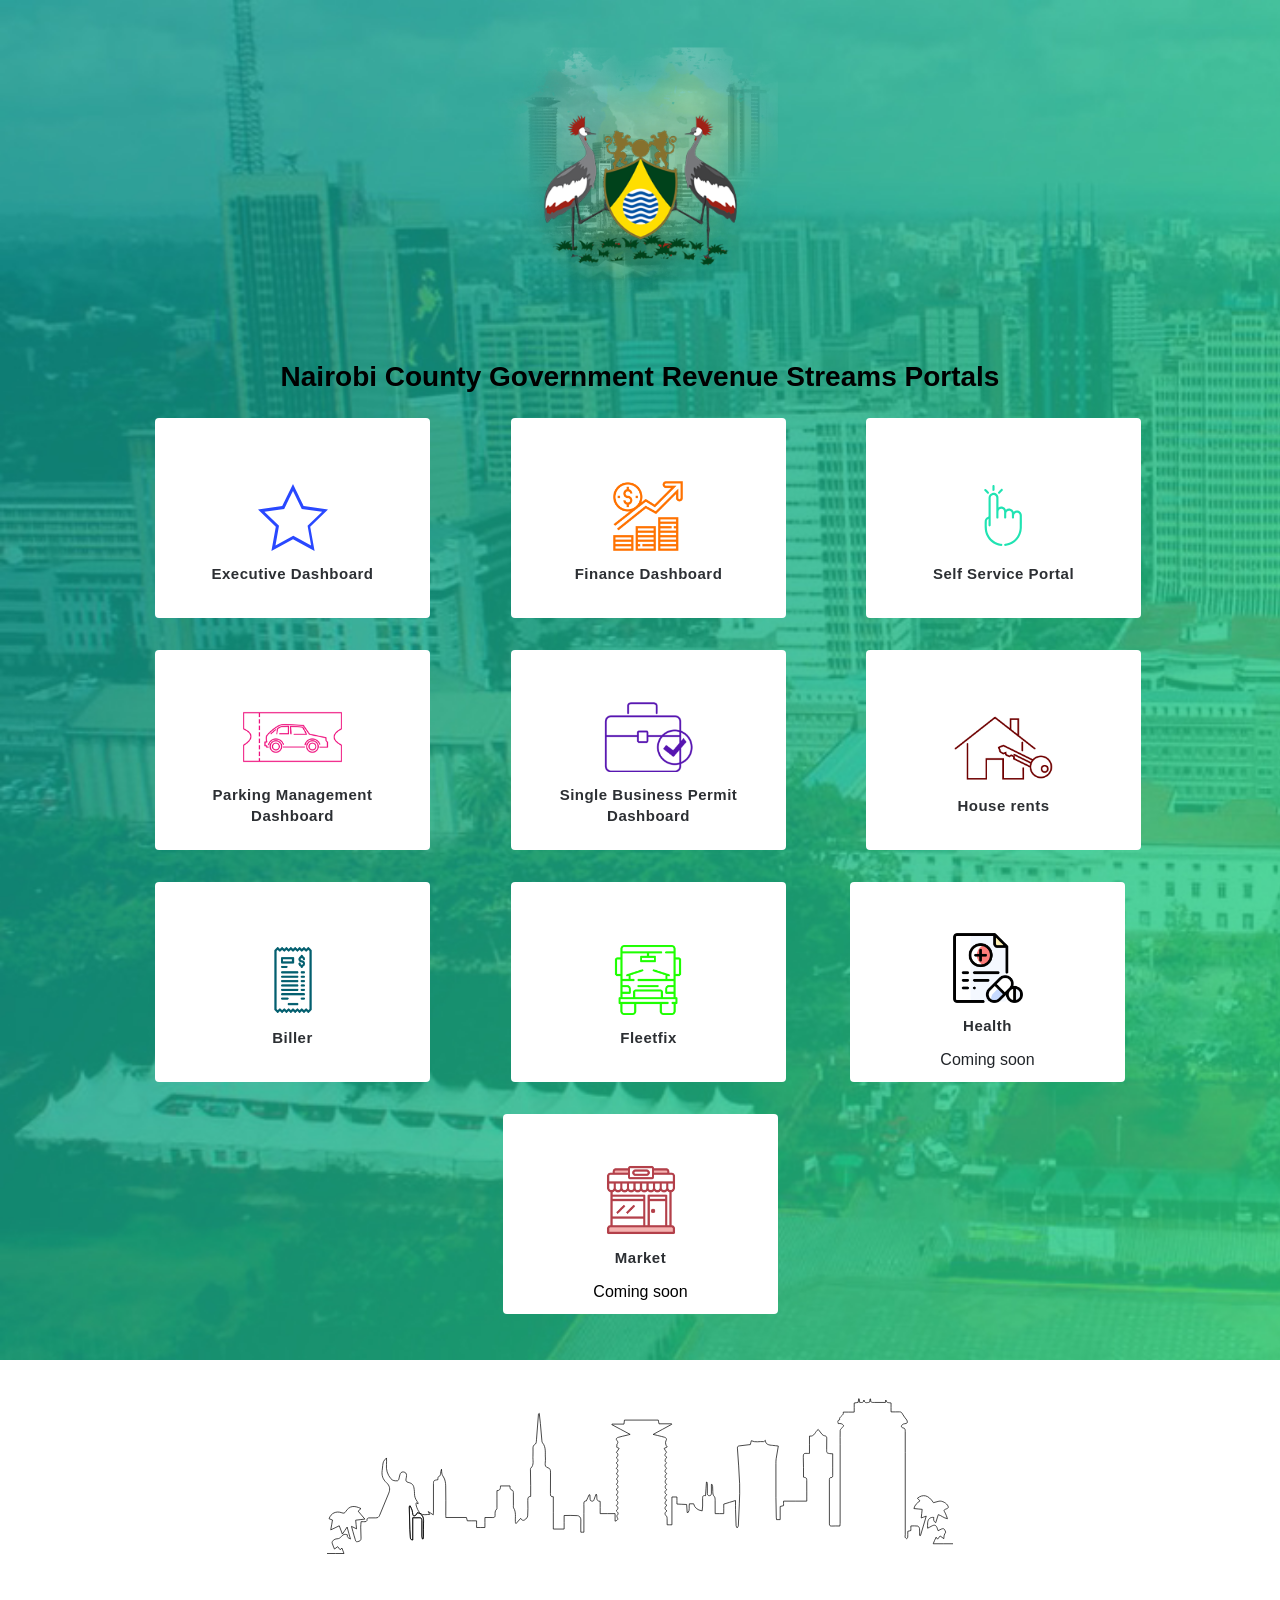
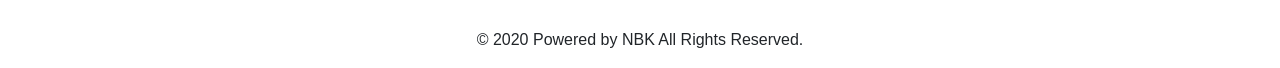
==== index.html @ abdbad01 "initial files" ====
<html>
    <head>
        <meta charset="utf-8">
        <meta name="viewport" content="width=device-width, initial-scale=1.0">

        <title>Ncc Master</title>
        <link href="https://fonts.googleapis.com/css?family=Open+Sans" rel="stylesheet">
        <link rel="stylesheet" href="https://use.fontawesome.com/releases/v5.8.1/css/all.css" integrity="sha384-50oBUHEmvpQ+1lW4y57PTFmhCaXp0ML5d60M1M7uH2+nqUivzIebhndOJK28anvf" crossorigin="anonymous">

        <!-- Bootstrap CSS -->
        <link rel="stylesheet" href="css/animate.css">
        <link rel="stylesheet" href="css/bootstrap.css">

        <!--	bootstrap css-->
        <!--  CSS -->

        <link rel="icon" type="image/png" sizes="96x96" href="assets/img/logo/revenue.png">
        <!-- <link rel="stylesheet" href="{{ asset('css/loading.css') }}"> -->
        <link rel="stylesheet" href="css/home.css">
        <link rel="stylesheet" href="css/custom.css">
        <link rel="stylesheet" href="assets/css/custom.css">
    </head>
<body>

	<!--	loading-->
	<!-- <center class="loader-container animated zoomInUp">
		<div class="cssload-wrap ">
			<div class="cssload-circle"></div>
			<div class="cssload-circle"></div>
			<div class="cssload-circle"></div>
			<div class="cssload-circle"></div>
			<div class="cssload-circle"></div>
		</div>
	</center> -->
	<!--	loading-->
	<div class="modal fade" id="coming-soon" tabindex="-1" role="dialog" aria-labelledby="exampleModalCenterTitle" aria-hidden="true">
		<div class="modal-dialog modal-dialog-centered" role="document">
		  <div class="modal-content animated bounceInDown">
			<div class="modal-header border-bottom-0">
			  <h5 class="modal-title d-none" id="exampleModalLongTitle">Modal title</h5>
			  <button type="button" class="close" data-dismiss="modal" aria-label="Close">
				<span aria-hidden="true">&times;</span>
			  </button>
			</div>
			<div class="modal-body">
			  <center>
					   <img src="img/comming-soon/coming.svg">
					<h1>Coming soon</h1>
					<p>We are still working on this, we will be rolling it out soon</p>
				</center>
			</div>
			
		  </div>
		</div>
	  </div>
	<div id="loadingScreen">
		<script type="text/javascript">
			setTimeout(function() {
				$('#loadingScreen').fadeOut('fast');
			}, 100);
		</script>
	</div>
	<header> </header>
	<!-- Button trigger modal -->

 
	<div class="container-fluid top display-none">
		<section>
			<div class="row top-container">
				<div class="col-6 download-container">
					<h2>Pay your County Fees Conviniently</h2>
					<p>Download the Revenue sure app and start paying for your county fees directly from your phone</p>
				</div>
			</div>
		</section>
	</div>
	<main role="main" class="display-none animated">
		<div class="container-fluid main-container"> <img src="img/logo/main-img2.png" class="county_img animated">
			<h2>Nairobi County Government Revenue Streams Portals</h2>			
			<div class="container">
				<div class="row revenue-src-container">
					<div class="col-lg-3 col-md-4 col-sm-2 revenue-container parking-btn animated">
						<a href="https://www.revenuesure.co.ke/executivedashboard" >
							<div class="icon-container"> <img src="img/revenue sure icons/star.svg"> </div>
							<h3>Executive Dashboard</h3>
							<p>Pay for your daily parking fee as well as seasonal parking and so much more</p>
						</a>
					</div>
					<div class="col-lg-3 col-md-4 col-sm-2 revenue-container parking-btn animated">
						<a href="https://www.revenuesure.co.ke/nccfinance/Home/Index"  >
							<div class="icon-container"> <img src="img\icons\black icons\growth.png"> </div>
							<h3>Finance Dashboard</h3>
							<p>Pay for your daily parking fee as well as seasonal parking and so much more</p>
						</a>
					</div>

					<div class="col-lg-3 col-md-4 col-sm-2 revenue-container parking-btn animated">
						<a href="https://epayments.nairobi.go.ke"  >
							<div class="icon-container"> <img src="img/revenue sure icons/self_service_portal.svg"> </div>
							<h3>Self Service Portal</h3>
							<p>Pay for your daily parking fee as well as seasonal parking and so much more</p>
						</a>
					</div>

					<div class="col-lg-3 col-md-4 col-sm-2 revenue-container parking-btn animated">
						<a href="http://revenuesure.co.ke/citydashboard/dashboard" >
							<div class="icon-container"> <img src="img/icons/black icons/parking fees.png"> </div>
							<h3>Parking Management Dashboard</h3>
							<p>Pay for your daily parking fee as well as seasonal parking and so much more</p>
						</a>
					</div>
					<div class="col-lg-3 col-md-4 col-sm-2 revenue-container animated">
						<a href="http://revenuesure.co.ke/citydashboard/dashboard" >
							<div class="icon-container"> <img src="img/icons/black icons/business.png"> </div>
							<h3>Single Business Permit Dashboard</h3>
							<p>Pay for your business license and register your business conviniently and efficiently</p>
						</a>
					</div>
					<div class="col-lg-3 col-md-4 col-sm-2 revenue-container animated" >
						<a href="https://nccg.revenuesure.co.ke/houserent" >
							<div class="icon-container"> <img src="img/icons/black icons/rent.png"> </div>
							<h3>House rents</h3>
							<p>Check for your rent status plus pay for your rent conviniently</p>
						</a>
					</div>
					<div class="col-lg-3 col-md-4 col-sm-2 revenue-container animated d-none">
						<a href="#" >
							<div class="icon-container"> <img src="img/icons/black icons/landrate.png"> </div>
							<h3>Land Rates Dashboard</h3>
							<span>Coming soon</span>
							<p>Pay for your business license and register your business conviniently and efficiently</p>
						</a>
					</div>
					
					<div class="col-lg-3 col-md-4 col-sm-2 revenue-container animated">
						<a href="https://nccg.revenuesure.co.ke/biller" >
							<div class="icon-container"> <img src="img\icons\black icons\bill.png"> </div>
							<h3>Biller</h3>
							<p>Register your bill bord ads plus any other form of advertisment that the county government should be aware of</p>
						</a>
					</div>
					<div class="col-lg-3 col-md-4 col-sm-2 revenue-container animated">
						<a href="https://fleetfix.revenuesure.co.ke/login" >
							<div class="icon-container"> <img src="img\icons\black icons\fleet.png"> </div>
							<h3>Fleetfix</h3>
							<p>Register your bill bord ads plus any other form of advertisment that the county government should be aware of</p>
						</a>
					</div>
					<div class="col-lg-3 col-md-4 col-sm-2 revenue-container animated" data-toggle="modal" data-target="#coming-soon">
						<a  data-toggle="modal" data-target="#coming-soon">
							<div class="icon-container"> <img src="img\icons\black icons\health.png"> </div>
							<h3>Health</h3>
							<span>Coming soon</span>
							<p>Pay for your business license and register your business conviniently and efficiently</p>
						</a>
					</div>
					<div class="col-lg-3 col-md-4 col-sm-2 revenue-container animated">
						<a href="#" >
							<div class="icon-container"> <img src="img\icons\black icons\market.png"> </div>
							<h3>Market</h3>
							<span>Coming soon</span>
							<p>Pay for your business license and register your business conviniently and efficiently</p>
						</a>
					</div>

					<!-- <div class="col-lg-3 col-md-4 col-sm-2 revenue-container animated">
						<a href="http://102.133.166.14:3000/" >
							<div class="icon-container"> <img src="img/revenue sure icons/bill.svg"> </div>
							<h3>Biller Portal</h3>
							<p>Register your construction projects at ease and conviniently</p>
						</a>
					</div>
 -->
					<!-- <div class="col-lg-3 col-md-4 col-sm-2 revenue-container animated">
						<a href="https://www.revenuesure.co.ke/cashoffice"  >
							<div class="icon-container"> <img src="img/revenue sure icons/cash.png"> </div>
							<h3>Cash Office Dashboard</h3>
							<p>Register your liquor store plus gain access to your receipts</p>
						</a>
					</div> -->
					<!-- <div class="col-lg-3 col-md-4 col-sm-2 revenue-container animated">
						<a href="http://102.133.166.14:4000/"  >
							<div class="icon-container"> <img src="img/revenue sure icons/cash.png"> </div>
							<h3>Cash Office Portal</h3>
							<p>Register your liquor store plus gain access to your receipts</p>
						</a>
					</div>
					 -->
					
					<!--		working on it-->
				</div>
			</div>
		</div>
	</main>
	<div class="container-fluid fooooter">
    <div class="row landing-footer display-none animated"> <img src="img/revenue sure icons/nai_outline.svg" class="col-12">
        <p class="copyright">&copy; 2020 Powered by NBK  All Rights Reserved.
            
        </p>


    </div>
</div>
<!--	scripts-->
<script type="text/javascript" src="js/bootstrap.js"></script>
<script type="text/javascript" src="js/jquery.min.js"></script>
<script type="text/javascript" src="js/home.js"></script>
</body>
</html>
---- css/home.css ----
@charset "utf-8";
/* CSS Document */

main {
    background-image: linear-gradient(to top, white 0%, #f6f9fa 100%);
    background-image: url("../assets/img/maxresdefault.jpg");
    background-repeat: no-repeat;
    background-size: cover;
    background-attachment: fixed;
}

.main-container {
    width: 100%;
    display: flex;
    width: 100%;
    max-width: 1160px;
    margin: 0 auto;
    padding: 0 15px;
    display: flex;
    flex-flow: column;
    align-items: center;
    justify-content: center;
}

.main-container .row {
    margin: 0;
}

.revenue-src-container {
    width: 100%;
    /*max-width: 838px;*/
    /*margin: 0 auto;*/
    display: flex;
    justify-content: space-evenly;
    margin-bottom: 30px !important;
}

.download-container p {
    color: white;
    margin-bottom: 20px;
}

.main-container img {
    height: 350px;
}

.revenue-container {
    /*width: 175px;*/
    height: 200;
    background-color: white;
    border-radius: 4px;
    display: flex;
    float: left;
    border: none;
    /* margin-right: 36px; */
    transition: 0.15s all ease-in;
    cursor: pointer;
    padding: 15px;
    margin: 1em;
    flex-flow: column;
    justify-content: center;
    align-items: center;
    text-align: center;
    /* flex-grow: 1; */
}

.revenue-container {
    box-sizing: border-box;
    cursor: pointer;
}

.revenue-container:nth-child(3), .revenue-container:nth-child(6), .revenue-container:nth-child(9), .revenue-container:nth-child(12) {
    margin-right: 0PX;
}

.revenue-container .icon-container {
    display: block;
    margin-bottom: 5px;
    font-size: 13px;
    padding-top: 40px;
}

.top {
    width: 100%;
    background: url("bg/bg.jpg");
    background-attachment: fixed;
    background-position: right bottom;
    background-repeat: no-repeat;
    background-size: cover;
}

.top section {
    width: 100%;
}

.top .top-container {
    padding: 32px;
    margin: 0px;
}

.top .row h2 {
    color: white;
    font-weight: 400;
    text-align: left;
    padding-bottom: 16px;
    margin: 0px;
}

.download-container span {
    display: flex;
    padding: 16px;
    background: black;
    color: white;
    flex-flow: column;
    border-radius: 10px;
    justify-content: center;
    /* align-items: center; */
    max-width: 300px;
    color: white;
}

.download-container span .download-app {
    display: flex;
    align-items: center;
}

.download-app img {
    height: 40px;
}

.download-app p {
    margin: 0px;
    margin-left: 15px;
}

.revenue-container p {
    color: #5f5f5f;
    font-size: 12px;
    line-height: 1.6;
    font-weight: 400;
    letter-spacing: .5px;
    padding: 0 27px;
    font-weight: normal;
    display: none;
}

.icon-container img {
    height: 70px;
}

.main-container h2 {
	margin-top: 10px;
    text-align: center;
    color: black;
    font-size: 28px;
    font-weight: 400;
    font-weight: 600;
	
}

.main-container h3 {
    color: #2c2f33;
    font-size: 13px;
    font-weight: 400;
    letter-spacing: .5px;
    font-weight: 600;
    padding: 0 10px;
    display: block;
    margin-bottom: 5px;
    font-size: 13px;
    font-weight: 600;
    font-size: 15px;
    margin: 12px 0;
    padding-bottom: 0px;
    line-height: 21px;
}

.revenue-container:hover {
    box-shadow: 0 10px 21px #e6eaef;
    transform: scale(1.02);
}

/*sub menu*/

.sub-menu-buttons-container {
    display: flex;
    justify-content: center;
    align-items: center;
    width: 100%;
    height: 100vh;
}

.sub-menu-buttons {
    margin: 34px;
    display: flex;
    justify-content: center;
    align-content: center;
    align-items: center;
    flex-flow: column;
    /*    padding: 16px;*/
    background-color: rgb(255, 255, 255);
    box-shadow: 0px 0px 76.36px 15.64px rgba(22, 24, 24, 0.46);
    height: 80vh;
    width: 80%;
    position: relative;
}

.sub-menu-buttons .sub-menu-list {
    margin: 0px;
    padding: 0px;
    display: flex;
}

.sub-menu-buttons .sub-menu-list li {
    display: flex;
    padding: 16px;
    margin: 7px;
    color: white;
    background: #01431f;
    min-width: 160px;
    /* width: 25%; */
    /* width: 70px; */
    justify-content: center;
    text-transform: capitalize;
}

.sub-menu-buttons .row {
    width: 100%;
    display: flex;
    justify-content: center;
    background: #f8f3f0;
    margin-top: 16px;
    padding: 16px;
}

.sub-menu-buttons .close {
    position: absolute;
    top: 20px;
    right: 20px;
    cursor: pointer;
}

.sub-menu-buttons-container {
    position: fixed;
    top: 0;
    display: none;
}

.display-none {
    display: none !important;
}

.loader-container {
    justify-content: center;
    align-items: center;
    display: flex;
    height: 100vh;
    width: 100%;
}

.fooooter {
    display: flex;
    justify-content: center;
    align-content: center;
    align-items: center;
}

.fooooter p {
    text-align: center;
    width: 100%;
}

.main-container h4 {
    font-weight: 300;
    margin-bottom: 30px;
    color: white;
}
---- assets/css/custom.css ----
.sidebar .nav li>a[aria-expanded="true"]:hover, .sidebar .nav li>a:hover {
    background-color: #32c787;
    color: white;
}

.sidebar .nav li>a:hover {
    color: white;
    background-color: #32c787 !important;
}

.sidebar .nav li:hover>a:hover {
    color: white;
    background-color: #32c787;
}

.date_form_container {
    display: flex;
    align-items: center;
}

.date_form_container>span {
    margin-left: 7px;
}

.auth-box .right .overlay {
    background: none;
}
#loadingScreen {
    display: block;
    position: fixed;
    overflow: hidden;
    top: 0;
    left: 0;
    right: 0;
    bottom: 0;
/*    height: 100vh;*/
/*    width: 100%;*/
    background: url("../../img/loading.gif");
    background-repeat: repeat;
    background-position: center;
    z-index: 9099;
    background-repeat: no-repeat;
    background-color: #38d368;
}

.auth-box {
    box-shadow: 0 1px 3px rgba(0, 0, 0, 0.30), 0 1px 1px rgba(0, 0, 0, 0.22);
    /*background-image: -moz-linear-gradient( -115deg, rgb(220, 36, 48) 0%, rgb(142, 45, 226) 100%);*/
    /*background-image: -webkit-linear-gradient( -115deg, rgba(220, 104, 36, 0.36) 0%, rgba(165, 45, 226, 0.45) 100%);*/
    /*background-image: -ms-linear-gradient( -115deg, rgb(220, 36, 48) 0%, rgb(142, 45, 226) 100%);*/
    background-color: transparent;
}

.alert-success {
    color: #3c763d;
    background-color: white;
    border-color: transparent;
    border-radius: 0 !important;
}

.auth-box {
    -moz-box-shadow: 1px 2px 10px 0 rgba(0, 0, 0, 0.1);
    /* -webkit-box-shadow: 1px 2px 10px 0 rgba(0,0,0,0.1); */
    /* box-shadow: 1px 2px 10px 0 rgba(0,0,0,0.1); */
    -webkit-border-radius: 0 !important;
    -moz-border-radius: 0 !important;
    border-radius: 0 !important;
}

.auth-box .left {
    margin-top: 0px;
}

.vertical-align-middle .auth-box {
    height: auto;
    padding-top: 20px;
}

.alert {
    margin-top: 20px;
    padding: 7px;
}

.display-none {
    display: none !important;
}

.nbk img {
    margin: 15px;
    height: 60px;
}

/*.sidebar .nav li > a[aria-expanded="true"], .sidebar .nav li > a.active {*/

/*background-color: transparent;*/

/*color: #000000;*/

/*}*/

#wrapper {
    /*background: linear-gradient(to top, rgba(0, 67, 30, 0.5) 10%, rgba(252, 187, 0, 0.5) 90%);*/
    background: linear-gradient(to top, rgba(255, 255, 255, 0.1), rgba(255, 255, 255, 0.1));
    display: flex;
    justify-content: center;
    align-items: center;
    /*animation: colorchange 3s ease-in infinite;*/
    /*-webkit-animation: colorchange 3s ease-in infinite;*/
}

.login-form {
    box-sizing: border-box;
    width: 40%;
}

.login-form .content {
    /*background: linear-gradient(to top, rgba(255, 255, 255, 0.99), rgba(255, 255, 255, 0.99));*/
    box-shadow: 0px 0px 25px 30px rgba(20, 20, 20, 0.9);
    height: auto;
    padding: 2em 4em 3em 4em;
}

.login-form .header {
    text-align: center;
}

.login-form .login-footer {
    display: flex;
    justify-content: space-between;
    align-items: center;
}

@keyframes colorchange {
    0% {
        background: linear-gradient(to top, rgba(0, 67, 30, 0.8) 10%, rgba(252, 187, 0, 0.8) 90%);
    }
    50% {
        background: linear-gradient(to top, rgba(17, 153, 142, 0.8), rgba(56, 239, 125, 0.8));
    }
    100% {
        background: linear-gradient(to top, rgba(0, 67, 30, 0.8) 10%, rgba(252, 187, 0, 0.8) 90%);
    }
}

@-webkit-keyframes colorchange {
    0% {
        background: linear-gradient(to top, rgba(0, 67, 30, 0.8) 10%, rgba(252, 187, 0, 0.8) 90%);
    }
    50% {
        background: linear-gradient(to top, rgba(17, 153, 142, 0.8), rgba(56, 239, 125, 0.8));
    }
    100% {
        background: linear-gradient(to top, rgba(0, 67, 30, 0.8) 10%, rgba(252, 187, 0, 0.8) 90%);
    }
}

#tour-fullwidth {
    display: flex;
}

.mobile-footer {
    display: flex;
    justify-content: center;
}

.mobile-footer img {
    height: 50px;
    width: auto;
}

@media (max-width:1024px) {
    .login-form {
        width: 50%;
    }
}

@media (max-width:768px) {
    .login-form {
        width: 60%;
    }
}

@media (max-width:435px) {
    .login-form {
        width: 80%;
    }
    .login-form .content {
        padding: 2em;
    }
}

@media screen and (max-width: 767px) {
    .navbar-nav>li>a {
        padding: 10px 3px;
    }
    h4 {
        font-size: 14px;
    }
    .navbar-btn .btn-toggle-fullwidth {
        padding-right: 20px;
        padding: 3px;
    }
}

.revenue-container  a{
    color: black;
}
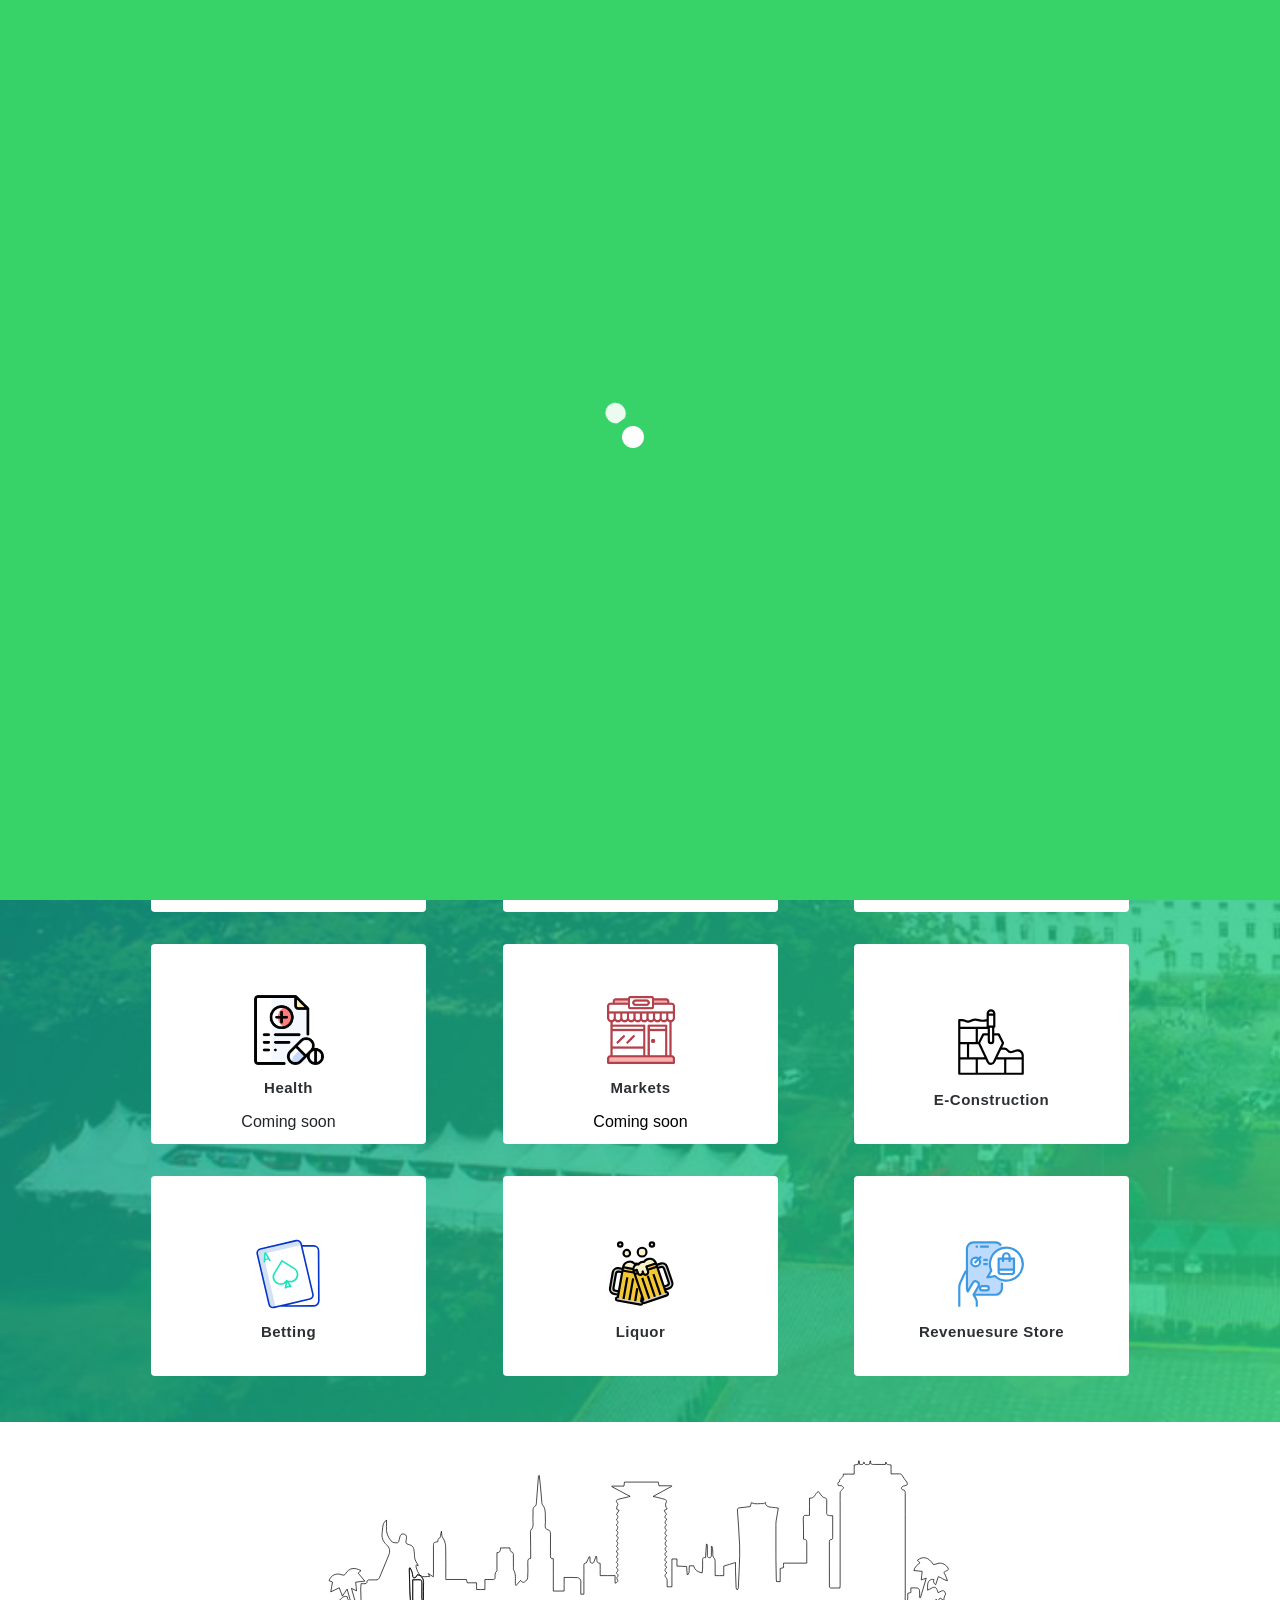
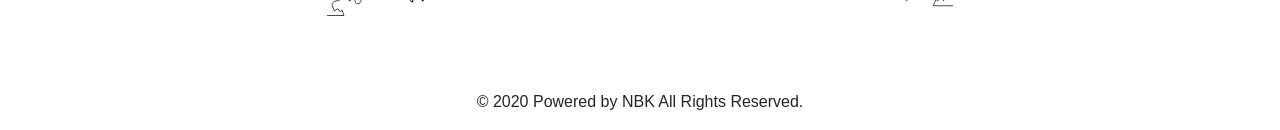
==== commit 3cc8d75d: "some changes" ====
--- a/index.html
+++ b/index.html
@@ -77,7 +77,7 @@
 	</div>
 	<main role="main" class="display-none animated">
 		<div class="container-fluid main-container"> <img src="img/logo/main-img2.png" class="county_img animated">
-			<h2>Nairobi County Government Revenue Streams Portals</h2>			
+			<h2>NCCG Central Master page</h2>			
 			<div class="container">
 				<div class="row revenue-src-container">
 					<div class="col-lg-3 col-md-4 col-sm-2 revenue-container parking-btn animated">
@@ -86,13 +86,25 @@
 							<h3>Executive Dashboard</h3>
 							<p>Pay for your daily parking fee as well as seasonal parking and so much more</p>
 						</a>
+						<div class="txt-content">
+							<span class="info-container">
+								<h5>Executive Dashboard</h5>								
+								Shows a summary of revenue collection and gives comparison between current week and previous week.
+							</span>
+						</div>
 					</div>
 					<div class="col-lg-3 col-md-4 col-sm-2 revenue-container parking-btn animated">
 						<a href="https://www.revenuesure.co.ke/nccfinance/Home/Index"  >
-							<div class="icon-container"> <img src="img\icons\black icons\growth.png"> </div>
+							<div class="icon-container"> <img src="img/report.svg"> </div>
 							<h3>Finance Dashboard</h3>
 							<p>Pay for your daily parking fee as well as seasonal parking and so much more</p>
 						</a>
+						<div class="txt-content">
+							<span class="info-container">
+								<h5>Finance Dashboard</h5>
+								Provide analysed data on revenue collection. Contains daily revenue reports and historical data on collections
+							</span>
+						</div>
 					</div>
 
 					<div class="col-lg-3 col-md-4 col-sm-2 revenue-container parking-btn animated">
@@ -101,36 +113,73 @@
 							<h3>Self Service Portal</h3>
 							<p>Pay for your daily parking fee as well as seasonal parking and so much more</p>
 						</a>
+						
+						<div class="txt-content">
+							<span class="info-container">
+								<h5>Self Service Portal</h5>
+								Provide analysed data on revenue collection. Contains daily revenue reports and historical data on collections
+							</span>
+						</div>
+						
 					</div>
 
 					<div class="col-lg-3 col-md-4 col-sm-2 revenue-container parking-btn animated">
 						<a href="http://revenuesure.co.ke/citydashboard/dashboard" >
-							<div class="icon-container"> <img src="img/icons/black icons/parking fees.png"> </div>
-							<h3>Parking Management Dashboard</h3>
+							<div class="icon-container"> <img src="img/car.svg"> </div>
+							<h3>Parking</h3>
 							<p>Pay for your daily parking fee as well as seasonal parking and so much more</p>
 						</a>
+						
+						<div class="txt-content">
+							<span class="info-container">
+								<h5>Parking</h5>
+								Portal that provides real-time data on parking per zone, enforcement and analysis of parking revenue
+							</span>
+						</div>
+						
+						
 					</div>
 					<div class="col-lg-3 col-md-4 col-sm-2 revenue-container animated">
 						<a href="http://revenuesure.co.ke/citydashboard/dashboard" >
-							<div class="icon-container"> <img src="img/icons/black icons/business.png"> </div>
-							<h3>Single Business Permit Dashboard</h3>
+							<div class="icon-container"> <img src="img/work.svg"> </div>
+							<h3>SBP</h3>
 							<p>Pay for your business license and register your business conviniently and efficiently</p>
 						</a>
+						
+						<div class="txt-content">
+							<span class="info-container">
+								<h5>SBP</h5>
+								Portal that provides real-time data on business permits collections, compliance status and performance by sub-county
+							</span>
+						</div>
 					</div>
 					<div class="col-lg-3 col-md-4 col-sm-2 revenue-container animated" >
 						<a href="https://nccg.revenuesure.co.ke/houserent" >
-							<div class="icon-container"> <img src="img/icons/black icons/rent.png"> </div>
+							<div class="icon-container"> <img src="img/rent.svg"> </div>
 							<h3>House rents</h3>
-							<p>Check for your rent status plus pay for your rent conviniently</p>
-						</a>
-					</div>
-					<div class="col-lg-3 col-md-4 col-sm-2 revenue-container animated d-none">
+							<p>Coming soon ...</p>
+						</a>
+						
+						<div class="txt-content">
+							<span class="info-container">
+								<h5>House Rents</h5>
+								Coming Soon
+							</span>
+						</div>
+					</div>
+					<div class="col-lg-3 col-md-4 col-sm-2 revenue-container animated">
 						<a href="#" >
 							<div class="icon-container"> <img src="img/icons/black icons/landrate.png"> </div>
 							<h3>Land Rates Dashboard</h3>
 							<span>Coming soon</span>
 							<p>Pay for your business license and register your business conviniently and efficiently</p>
 						</a>
+						<div class="txt-content">
+							<span class="info-container">
+								<h5>Land Rates Dashbords</h5>
+								Coming Soon
+							</span>
+						</div>
 					</div>
 					
 					<div class="col-lg-3 col-md-4 col-sm-2 revenue-container animated">
@@ -139,6 +188,12 @@
 							<h3>Biller</h3>
 							<p>Register your bill bord ads plus any other form of advertisment that the county government should be aware of</p>
 						</a>
+						<div class="txt-content">
+							<span class="info-container">
+								<h5>Biller</h5>
+								From this portal, you can get to create and receipt county bills.
+							</span>
+						</div>
 					</div>
 					<div class="col-lg-3 col-md-4 col-sm-2 revenue-container animated">
 						<a href="https://fleetfix.revenuesure.co.ke/login" >
@@ -146,6 +201,13 @@
 							<h3>Fleetfix</h3>
 							<p>Register your bill bord ads plus any other form of advertisment that the county government should be aware of</p>
 						</a>
+						
+						<div class="txt-content">
+							<span class="info-container">
+								<h5>Fleetfix</h5>
+								Create and receipt bills for Matatu saccos.
+							</span>
+						</div>
 					</div>
 					<div class="col-lg-3 col-md-4 col-sm-2 revenue-container animated" data-toggle="modal" data-target="#coming-soon">
 						<a  data-toggle="modal" data-target="#coming-soon">
@@ -154,39 +216,89 @@
 							<span>Coming soon</span>
 							<p>Pay for your business license and register your business conviniently and efficiently</p>
 						</a>
+						
+						<div class="txt-content">
+							<span class="info-container">
+								<h5>Health</h5>
+								Coming soon ...
+							</span>
+						</div>
+						
 					</div>
 					<div class="col-lg-3 col-md-4 col-sm-2 revenue-container animated">
 						<a href="#" >
 							<div class="icon-container"> <img src="img\icons\black icons\market.png"> </div>
-							<h3>Market</h3>
+							<h3>Markets</h3>
 							<span>Coming soon</span>
 							<p>Pay for your business license and register your business conviniently and efficiently</p>
 						</a>
-					</div>
-
-					<!-- <div class="col-lg-3 col-md-4 col-sm-2 revenue-container animated">
+						
+						<div class="txt-content">
+							<span class="info-container">
+								<h5>Markets</h5>
+								Coming soon ...
+							</span>
+						</div>
+						
+					</div>
+
+					 <div class="col-lg-3 col-md-4 col-sm-2 revenue-container animated">
 						<a href="http://102.133.166.14:3000/" >
-							<div class="icon-container"> <img src="img/revenue sure icons/bill.svg"> </div>
-							<h3>Biller Portal</h3>
+							<div class="icon-container"> <img src="img/masonry.svg"> </div>
+							<h3>E-Construction</h3>
 							<p>Register your construction projects at ease and conviniently</p>
 						</a>
-					</div>
- -->
-					<!-- <div class="col-lg-3 col-md-4 col-sm-2 revenue-container animated">
+						 
+						 <div class="txt-content">
+							<span class="info-container">
+								<h5>E-Construction</h5>
+								Coming soon ...
+							</span>
+						</div>
+						 
+					</div>
+ 
+					 <div class="col-lg-3 col-md-4 col-sm-2 revenue-container animated">
 						<a href="https://www.revenuesure.co.ke/cashoffice"  >
-							<div class="icon-container"> <img src="img/revenue sure icons/cash.png"> </div>
-							<h3>Cash Office Dashboard</h3>
+							<div class="icon-container"> <img src="img/poker-chip.svg"> </div>
+							<h3>Betting</h3>
 							<p>Register your liquor store plus gain access to your receipts</p>
 						</a>
-					</div> -->
-					<!-- <div class="col-lg-3 col-md-4 col-sm-2 revenue-container animated">
+						 <div class="txt-content">
+							<span class="info-container">
+								<h5>Betting</h5>
+								Get to create and receipt bills for the variouse betting and licensing bord services
+							</span>
+						</div>
+					</div> 
+					 <div class="col-lg-3 col-md-4 col-sm-2 revenue-container animated">
 						<a href="http://102.133.166.14:4000/"  >
-							<div class="icon-container"> <img src="img/revenue sure icons/cash.png"> </div>
-							<h3>Cash Office Portal</h3>
+							<div class="icon-container"> <img src="img/beer.svg"> </div>
+							<h3>Liquor</h3>
 							<p>Register your liquor store plus gain access to your receipts</p>
 						</a>
-					</div>
-					 -->
+						 
+						 <div class="txt-content">
+							<span class="info-container">
+								<h5>Liquor</h5>
+								Generate bills for the different liqoure liceses available throughout the county
+							</span>
+						</div>
+					</div>
+					<div class="col-lg-3 col-md-4 col-sm-2 revenue-container animated">
+						<a href="http://102.133.166.14:4000/"  >
+							<div class="icon-container"> <img src="img/app (1).svg"> </div>
+							<h3>Revenuesure Store</h3>
+							<p>Register your liquor store plus gain access to your receipts</p>
+						</a>
+						<div class="txt-content">
+							<span class="info-container">
+								<h5>Revenuesure store</h5>
+								Get to download the customer's self service app and the county enforcement apps.
+							</span>
+						</div>
+					</div>
+					 
 					
 					<!--		working on it-->
 				</div>
--- a/css/home.css
+++ b/css/home.css
@@ -41,7 +41,7 @@
 }
 
 .main-container img {
-    height: 350px;
+    height: 180px;
 }
 
 .revenue-container {
@@ -62,6 +62,7 @@
     align-items: center;
     text-align: center;
     /* flex-grow: 1; */
+	overflow: hidden;
 }
 
 .revenue-container {
@@ -70,7 +71,7 @@
 }
 
 .revenue-container:nth-child(3), .revenue-container:nth-child(6), .revenue-container:nth-child(9), .revenue-container:nth-child(12) {
-    margin-right: 0PX;
+/*    margin-right: 0PX;*/
 }
 
 .revenue-container .icon-container {
@@ -79,7 +80,31 @@
     font-size: 13px;
     padding-top: 40px;
 }
-
+.revenue-container .info-container {
+	padding: 1rem;
+    background: beige;
+    background: #FFC107;
+    width: 100%;
+    height: 100%;
+    position: absolute;
+    top: -50%;
+    left: 0;
+    color: black;
+    /* text-align: left; */
+    font-size: 13px;
+    display: flex;
+    flex-flow: column;
+    justify-content: center;
+    align-items: center;
+    border-radius: 50%;
+    transition: 0.4s;
+    left: -100%;
+}
+
+.info-container h5{
+	font-weight: 700;
+    padding-bottom: 0.1rem;
+}
 .top {
     width: 100%;
     background: url("bg/bg.jpg");
@@ -155,6 +180,8 @@
     font-size: 28px;
     font-weight: 400;
     font-weight: 600;
+	text-transform: uppercase;
+    font-weight: 700;
 	
 }
 
@@ -179,6 +206,11 @@
     box-shadow: 0 10px 21px #e6eaef;
     transform: scale(1.02);
 }
+.revenue-container:hover .info-container{
+	left: 0px;
+	border-radius: 0;
+	top: 0px;
+}
 
 /*sub menu*/
 
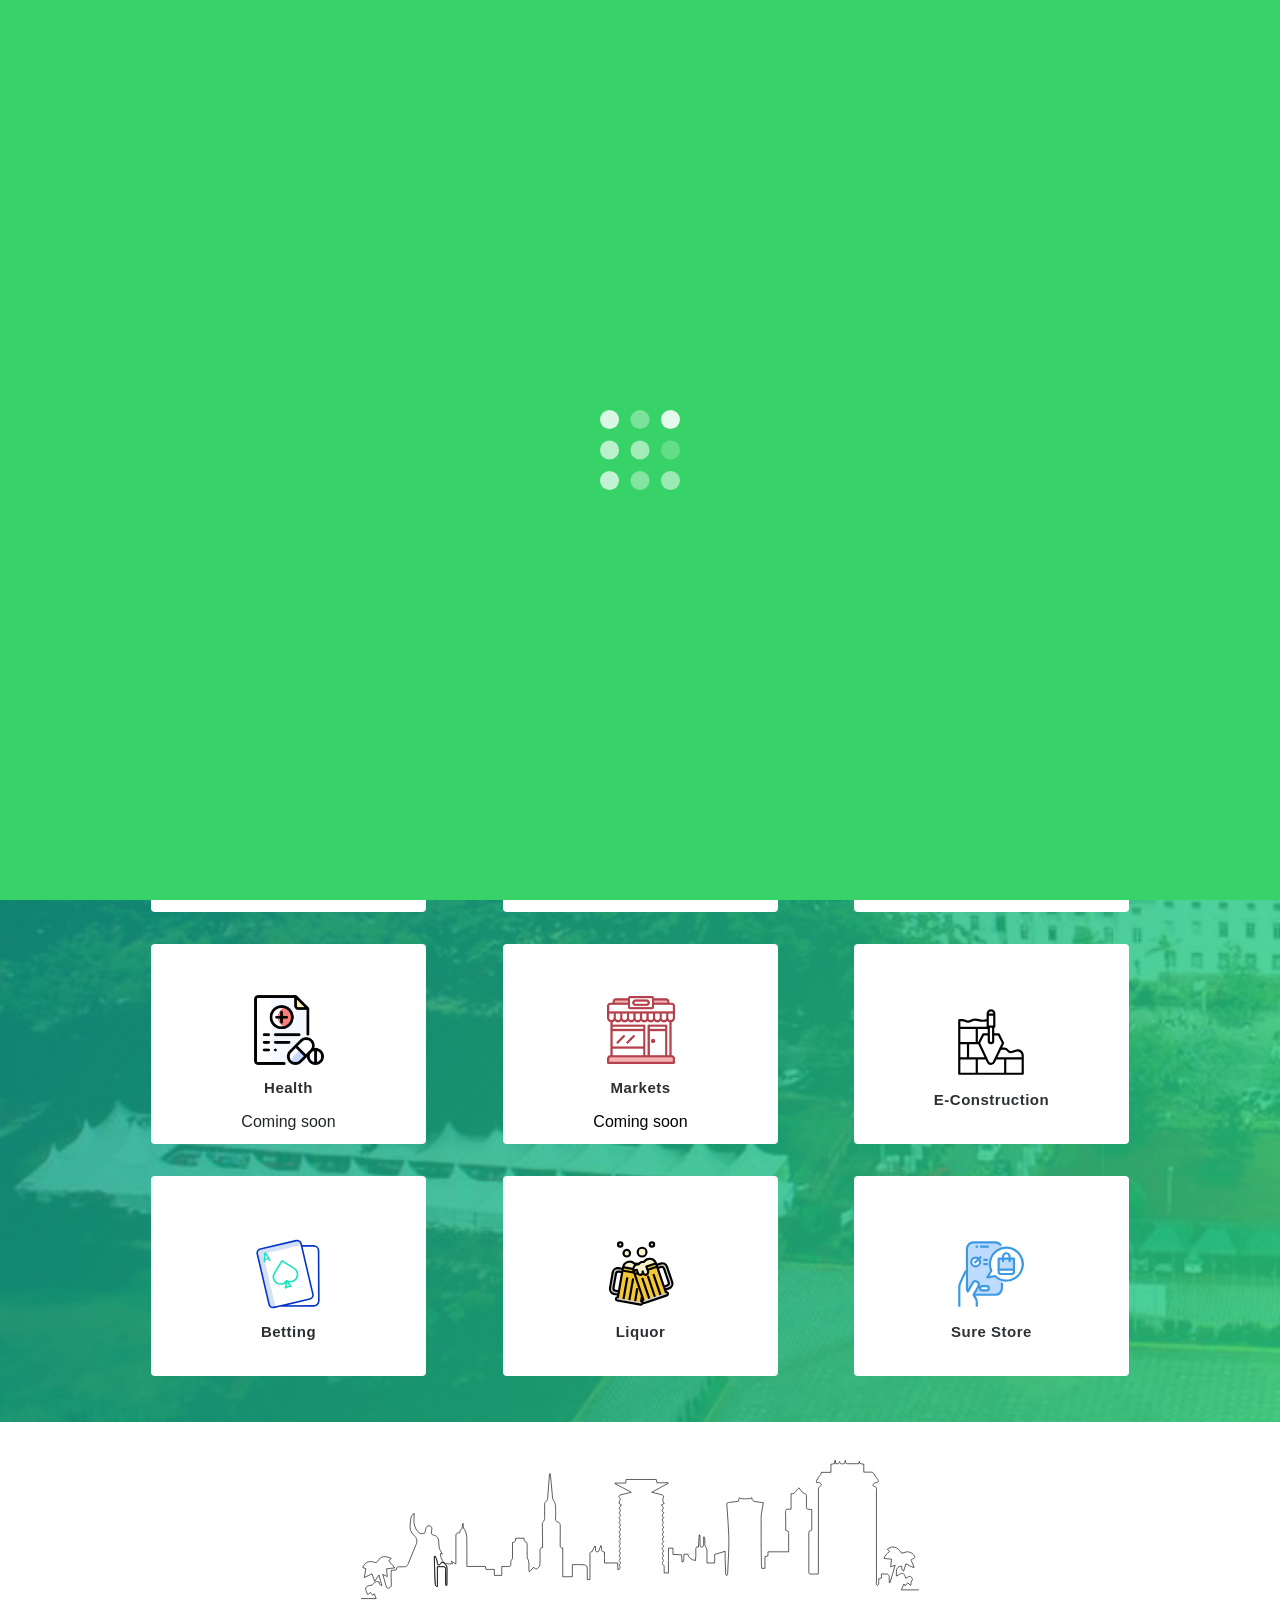
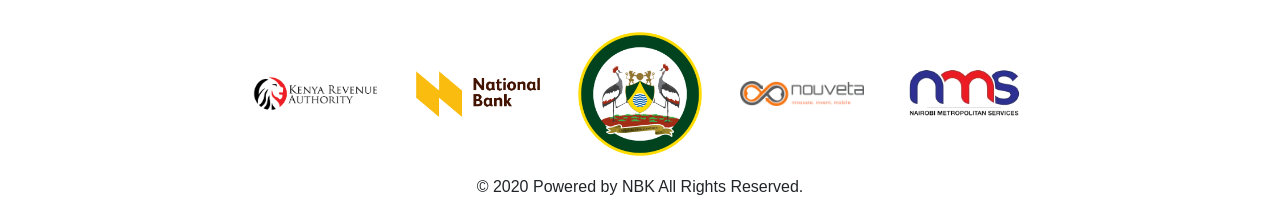
==== commit 1d9248f6: "changes" ====
--- a/index.html
+++ b/index.html
@@ -55,6 +55,7 @@
 		</div>
 	  </div>
 	<div id="loadingScreen">
+		<img src="SVG-Loaders-master/svg-loaders/grid.svg" width="40" alt="">
 		<script type="text/javascript">
 			setTimeout(function() {
 				$('#loadingScreen').fadeOut('fast');
@@ -86,12 +87,12 @@
 							<h3>Executive Dashboard</h3>
 							<p>Pay for your daily parking fee as well as seasonal parking and so much more</p>
 						</a>
-						<div class="txt-content">
+						<a href="https://www.revenuesure.co.ke/executivedashboard" class="txt-content">
 							<span class="info-container">
 								<h5>Executive Dashboard</h5>								
 								Shows a summary of revenue collection and gives comparison between current week and previous week.
 							</span>
-						</div>
+						</a>
 					</div>
 					<div class="col-lg-3 col-md-4 col-sm-2 revenue-container parking-btn animated">
 						<a href="https://www.revenuesure.co.ke/nccfinance/Home/Index"  >
@@ -99,12 +100,12 @@
 							<h3>Finance Dashboard</h3>
 							<p>Pay for your daily parking fee as well as seasonal parking and so much more</p>
 						</a>
-						<div class="txt-content">
+						<a href="https://www.revenuesure.co.ke/nccfinance/Home/Index" class="txt-content">
 							<span class="info-container">
 								<h5>Finance Dashboard</h5>
 								Provide analysed data on revenue collection. Contains daily revenue reports and historical data on collections
 							</span>
-						</div>
+						</a>
 					</div>
 
 					<div class="col-lg-3 col-md-4 col-sm-2 revenue-container parking-btn animated">
@@ -114,12 +115,12 @@
 							<p>Pay for your daily parking fee as well as seasonal parking and so much more</p>
 						</a>
 						
-						<div class="txt-content">
+						<a href="https://epayments.nairobi.go.ke"  class="txt-content">
 							<span class="info-container">
 								<h5>Self Service Portal</h5>
 								Provide analysed data on revenue collection. Contains daily revenue reports and historical data on collections
 							</span>
-						</div>
+						</a>
 						
 					</div>
 
@@ -130,12 +131,12 @@
 							<p>Pay for your daily parking fee as well as seasonal parking and so much more</p>
 						</a>
 						
-						<div class="txt-content">
+						<a href="http://revenuesure.co.ke/citydashboard/dashboard" class="txt-content">
 							<span class="info-container">
 								<h5>Parking</h5>
 								Portal that provides real-time data on parking per zone, enforcement and analysis of parking revenue
 							</span>
-						</div>
+						</a>
 						
 						
 					</div>
@@ -146,12 +147,12 @@
 							<p>Pay for your business license and register your business conviniently and efficiently</p>
 						</a>
 						
-						<div class="txt-content">
+						<a href="http://revenuesure.co.ke/citydashboard/dashboard"  class="txt-content">
 							<span class="info-container">
 								<h5>SBP</h5>
 								Portal that provides real-time data on business permits collections, compliance status and performance by sub-county
 							</span>
-						</div>
+						</a>
 					</div>
 					<div class="col-lg-3 col-md-4 col-sm-2 revenue-container animated" >
 						<a href="https://nccg.revenuesure.co.ke/houserent" >
@@ -160,12 +161,12 @@
 							<p>Coming soon ...</p>
 						</a>
 						
-						<div class="txt-content">
+						<a href="https://nccg.revenuesure.co.ke/houserent" class="txt-content">
 							<span class="info-container">
 								<h5>House Rents</h5>
 								Coming Soon
 							</span>
-						</div>
+						</a>
 					</div>
 					<div class="col-lg-3 col-md-4 col-sm-2 revenue-container animated">
 						<a href="#" >
@@ -174,12 +175,12 @@
 							<span>Coming soon</span>
 							<p>Pay for your business license and register your business conviniently and efficiently</p>
 						</a>
-						<div class="txt-content">
+						<a href="#" class="txt-content">
 							<span class="info-container">
 								<h5>Land Rates Dashbords</h5>
 								Coming Soon
 							</span>
-						</div>
+						</a>
 					</div>
 					
 					<div class="col-lg-3 col-md-4 col-sm-2 revenue-container animated">
@@ -188,26 +189,26 @@
 							<h3>Biller</h3>
 							<p>Register your bill bord ads plus any other form of advertisment that the county government should be aware of</p>
 						</a>
-						<div class="txt-content">
+						<a href="https://nccg.revenuesure.co.ke/biller" class="txt-content">
 							<span class="info-container">
 								<h5>Biller</h5>
 								From this portal, you can get to create and receipt county bills.
 							</span>
-						</div>
+						</a>
 					</div>
 					<div class="col-lg-3 col-md-4 col-sm-2 revenue-container animated">
 						<a href="https://fleetfix.revenuesure.co.ke/login" >
 							<div class="icon-container"> <img src="img\icons\black icons\fleet.png"> </div>
 							<h3>Fleetfix</h3>
-							<p>Register your bill bord ads plus any other form of advertisment that the county government should be aware of</p>
-						</a>
-						
-						<div class="txt-content">
+							<p>Register your bill bord ads plus any other form of advertisement that the county government should be aware of</p>
+						</a>
+						
+						<a href="https://fleetfix.revenuesure.co.ke/login" class="txt-content">
 							<span class="info-container">
 								<h5>Fleetfix</h5>
-								Create and receipt bills for Matatu saccos.
-							</span>
-						</div>
+								Create and receipt bills for Matatu saccos seasonal parking tickets.
+							</span>
+						</a>
 					</div>
 					<div class="col-lg-3 col-md-4 col-sm-2 revenue-container animated" data-toggle="modal" data-target="#coming-soon">
 						<a  data-toggle="modal" data-target="#coming-soon">
@@ -217,12 +218,12 @@
 							<p>Pay for your business license and register your business conviniently and efficiently</p>
 						</a>
 						
-						<div class="txt-content">
+						<a href="#" class="txt-content">
 							<span class="info-container">
 								<h5>Health</h5>
 								Coming soon ...
 							</span>
-						</div>
+						</a>
 						
 					</div>
 					<div class="col-lg-3 col-md-4 col-sm-2 revenue-container animated">
@@ -233,12 +234,12 @@
 							<p>Pay for your business license and register your business conviniently and efficiently</p>
 						</a>
 						
-						<div class="txt-content">
+						<a href="#" class="txt-content">
 							<span class="info-container">
 								<h5>Markets</h5>
 								Coming soon ...
 							</span>
-						</div>
+						</a>
 						
 					</div>
 
@@ -249,54 +250,54 @@
 							<p>Register your construction projects at ease and conviniently</p>
 						</a>
 						 
-						 <div class="txt-content">
+						 <a href="#" class="txt-content">
 							<span class="info-container">
 								<h5>E-Construction</h5>
 								Coming soon ...
 							</span>
-						</div>
+						</a>
 						 
 					</div>
  
 					 <div class="col-lg-3 col-md-4 col-sm-2 revenue-container animated">
-						<a href="https://www.revenuesure.co.ke/cashoffice"  >
+						<a href="http://184.107.39.139:3000/"  >
 							<div class="icon-container"> <img src="img/poker-chip.svg"> </div>
 							<h3>Betting</h3>
 							<p>Register your liquor store plus gain access to your receipts</p>
 						</a>
-						 <div class="txt-content">
+						 <a href="http://184.107.39.139:3000/" class="txt-content">
 							<span class="info-container">
 								<h5>Betting</h5>
 								Get to create and receipt bills for the variouse betting and licensing bord services
 							</span>
-						</div>
+						</a>
 					</div> 
 					 <div class="col-lg-3 col-md-4 col-sm-2 revenue-container animated">
-						<a href="http://102.133.166.14:4000/"  >
+						<a href="http://liquor.revenuesure.co.ke/"  >
 							<div class="icon-container"> <img src="img/beer.svg"> </div>
 							<h3>Liquor</h3>
 							<p>Register your liquor store plus gain access to your receipts</p>
 						</a>
 						 
-						 <div class="txt-content">
+						 <a href="http://liquor.revenuesure.co.ke/" class="txt-content">
 							<span class="info-container">
 								<h5>Liquor</h5>
 								Generate bills for the different liqoure liceses available throughout the county
 							</span>
-						</div>
-					</div>
-					<div class="col-lg-3 col-md-4 col-sm-2 revenue-container animated">
-						<a href="http://102.133.166.14:4000/"  >
+						</a>
+					</div>
+					<div class="col-lg-3 col-md-4 col-sm-2 revenue-container animated">
+						<a href="http://apps.revenuesure.co.ke/sign-in"  >
 							<div class="icon-container"> <img src="img/app (1).svg"> </div>
-							<h3>Revenuesure Store</h3>
+							<h3>Sure Store</h3>
 							<p>Register your liquor store plus gain access to your receipts</p>
 						</a>
-						<div class="txt-content">
-							<span class="info-container">
-								<h5>Revenuesure store</h5>
+						<a href="http://apps.revenuesure.co.ke/sign-in" class="txt-content">
+							<span class="info-container">
+								<h5>Sure store</h5>
 								Get to download the customer's self service app and the county enforcement apps.
 							</span>
-						</div>
+						</a>
 					</div>
 					 
 					
@@ -306,7 +307,34 @@
 		</div>
 	</main>
 	<div class="container-fluid fooooter">
-    <div class="row landing-footer display-none animated"> <img src="img/revenue sure icons/nai_outline.svg" class="col-12">
+    <div class="row landing-footer display-none animated"> 
+		<div class="col-12 sketch-container">
+				<img src="img/revenue sure icons/nai_outline.svg">
+		</div>
+		<div class="col-12 main-stake">
+			<div class="stake-container">
+				<img src="img/stake-holders/kra.png">
+			</div>
+				
+			<div class="stake-container">
+				<img src="img/stake-holders/NBk.png">
+			</div>
+			
+			
+			
+			<div class="stake-container">
+				<img src="img/stake-holders/nairobi-county.png">
+			</div>
+			
+			<div class="stake-container">
+				<img src="img/stake-holders/nouveta.png">
+			</div>
+			
+			<div class="stake-container">
+				<img src="img/stake-holders/nms.png">
+			</div>
+				
+		</div>
         <p class="copyright">&copy; 2020 Powered by NBK  All Rights Reserved.
             
         </p>
--- a/css/home.css
+++ b/css/home.css
@@ -307,3 +307,25 @@
     margin-bottom: 30px;
     color: white;
 }
+.stake-container{
+	padding: 1.2rem
+}
+.main-stake{
+	display: flex;
+	justify-content: center;
+	align-items: center;
+}
+.stake-container img{
+	width: 124px;
+}
+.sketch-container{
+	display: flex;
+	justify-content: center;
+	align-content: center;
+	align-items: center;
+}
+
+.sketch-container img{
+	height: 159px;
+    margin-top: 2rem;
+}
--- a/assets/css/custom.css
+++ b/assets/css/custom.css
@@ -35,12 +35,19 @@
     bottom: 0;
 /*    height: 100vh;*/
 /*    width: 100%;*/
-    background: url("../../img/loading.gif");
+    /* background: url("../../img/loading.gif"); */
     background-repeat: repeat;
     background-position: center;
     z-index: 9099;
     background-repeat: no-repeat;
     background-color: #38d368;
+    display: flex;
+    justify-content: center;
+    align-items: center;
+    align-content: center;;
+}
+#loadingScreen img{
+    width: 80px;
 }
 
 .auth-box {
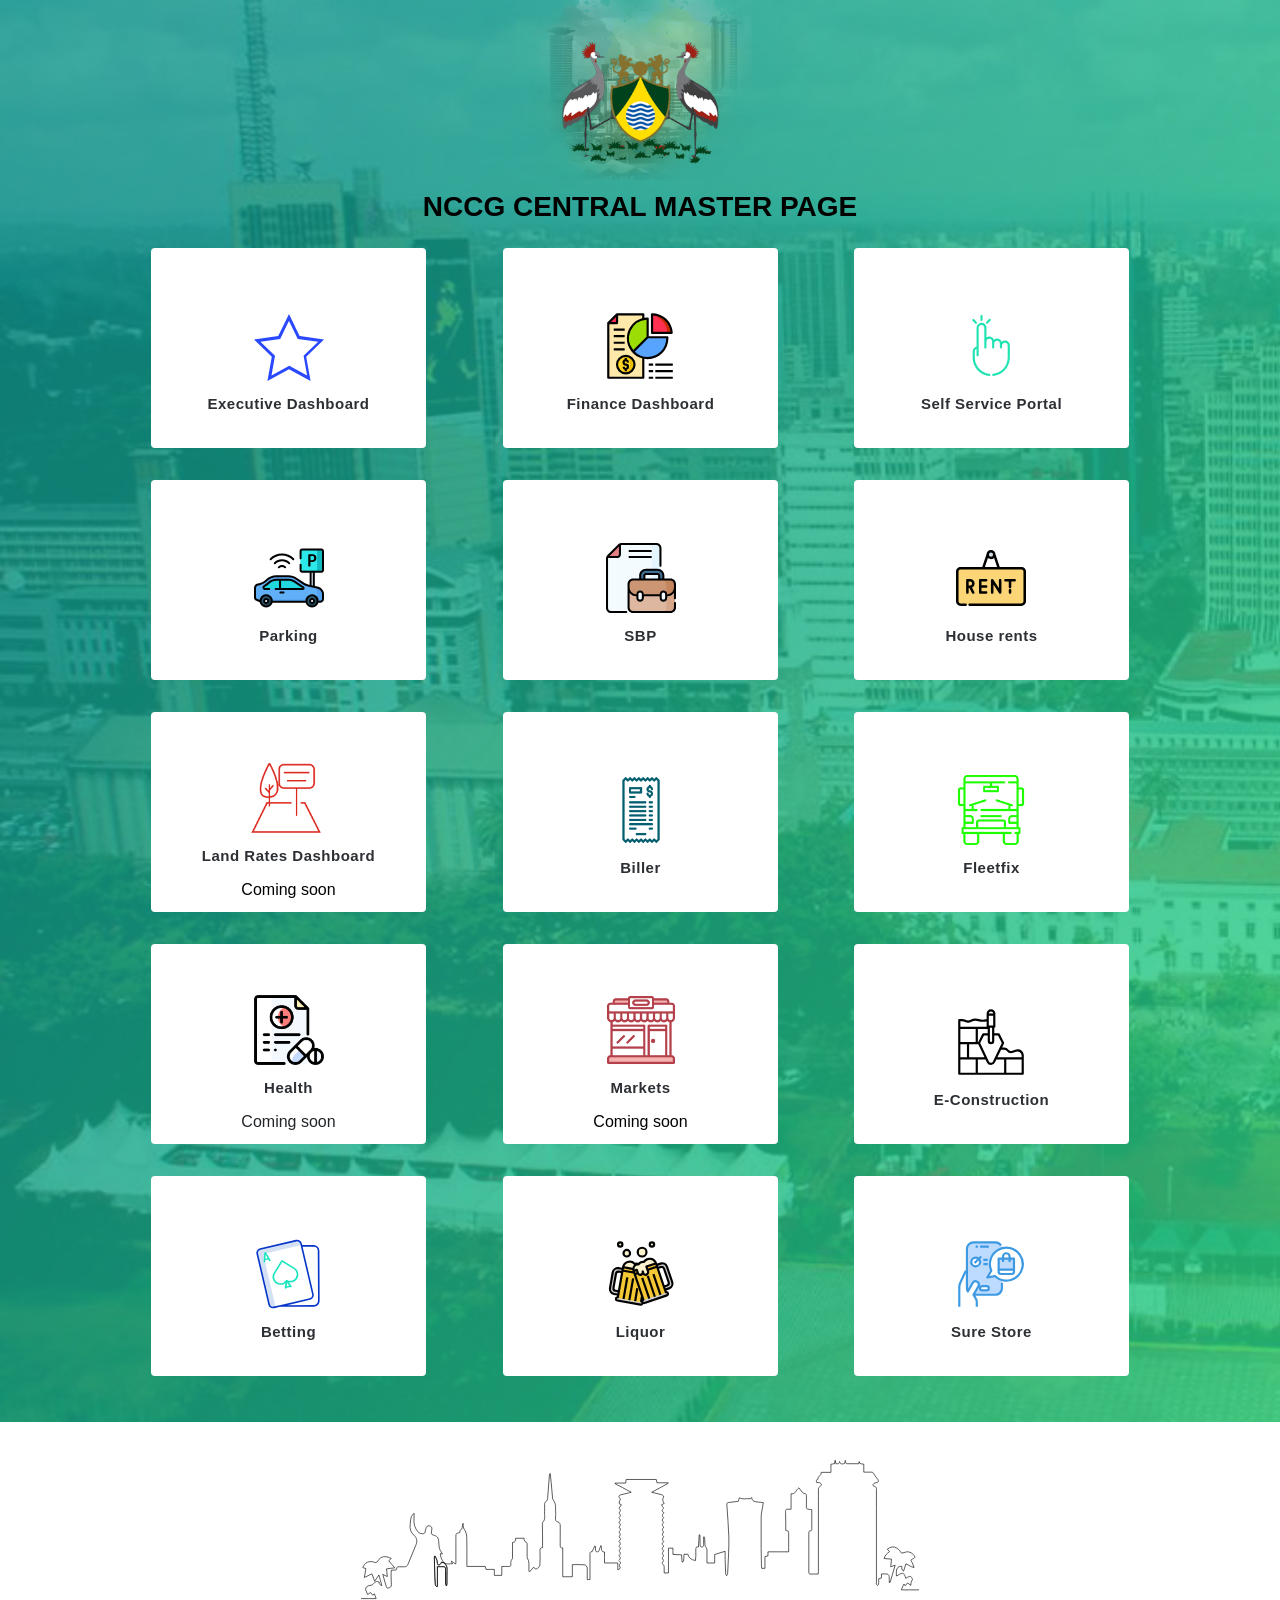
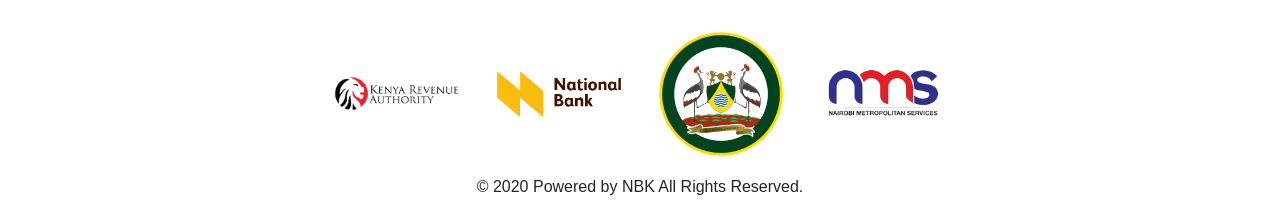
==== commit d234ddd8: "some changes from hez" ====
--- a/index.html
+++ b/index.html
@@ -4,7 +4,7 @@
         <meta charset="utf-8">
         <meta name="viewport" content="width=device-width, initial-scale=1.0">
 
-        <title>Ncc Master</title>
+        <title>NCCG Master Page</title>
         <link href="https://fonts.googleapis.com/css?family=Open+Sans" rel="stylesheet">
         <link rel="stylesheet" href="https://use.fontawesome.com/releases/v5.8.1/css/all.css" integrity="sha384-50oBUHEmvpQ+1lW4y57PTFmhCaXp0ML5d60M1M7uH2+nqUivzIebhndOJK28anvf" crossorigin="anonymous">
 
@@ -118,7 +118,7 @@
 						<a href="https://epayments.nairobi.go.ke"  class="txt-content">
 							<span class="info-container">
 								<h5>Self Service Portal</h5>
-								Provide analysed data on revenue collection. Contains daily revenue reports and historical data on collections
+								Interactive web portal that allows anyone to make payments via mobile money and create invoices to be paid at the bank. Contains a chat function that allows customers to seek assistance with an online agent.
 							</span>
 						</a>
 						
@@ -187,12 +187,12 @@
 						<a href="https://nccg.revenuesure.co.ke/biller" >
 							<div class="icon-container"> <img src="img\icons\black icons\bill.png"> </div>
 							<h3>Biller</h3>
-							<p>Register your bill bord ads plus any other form of advertisment that the county government should be aware of</p>
+							<p> Customer service platform that allows billing & receipting of all 793 fees and charges of NCCG.</p>
 						</a>
 						<a href="https://nccg.revenuesure.co.ke/biller" class="txt-content">
 							<span class="info-container">
 								<h5>Biller</h5>
-								From this portal, you can get to create and receipt county bills.
+								Customer service platform that allows billing & receipting of all 793 fees and charges of NCCG.
 							</span>
 						</a>
 					</div>
@@ -200,13 +200,13 @@
 						<a href="https://fleetfix.revenuesure.co.ke/login" >
 							<div class="icon-container"> <img src="img\icons\black icons\fleet.png"> </div>
 							<h3>Fleetfix</h3>
-							<p>Register your bill bord ads plus any other form of advertisement that the county government should be aware of</p>
+							<p>Customer service platform that allows billing & receipting of all 793 fees and charges of NCCG.</p>
 						</a>
 						
 						<a href="https://fleetfix.revenuesure.co.ke/login" class="txt-content">
 							<span class="info-container">
 								<h5>Fleetfix</h5>
-								Create and receipt bills for Matatu saccos seasonal parking tickets.
+								Seasonal parking platform. Allows management of corporate and Matatu parking billing, receipting and issuance of parking stickers. Also provides detailed reports on performance per SACCO or corporate.
 							</span>
 						</a>
 					</div>
@@ -268,7 +268,7 @@
 						 <a href="http://184.107.39.139:3000/" class="txt-content">
 							<span class="info-container">
 								<h5>Betting</h5>
-								Get to create and receipt bills for the variouse betting and licensing bord services
+								Portal for service delivery for betting department. Allows them to bill, receipt and issue betting licenses and permits
 							</span>
 						</a>
 					</div> 
@@ -282,7 +282,7 @@
 						 <a href="http://liquor.revenuesure.co.ke/" class="txt-content">
 							<span class="info-container">
 								<h5>Liquor</h5>
-								Generate bills for the different liqoure liceses available throughout the county
+								Portal for service delivery for liquor department. Allows them to bill, receipt and issue liquor licenses
 							</span>
 						</a>
 					</div>
@@ -295,7 +295,7 @@
 						<a href="http://apps.revenuesure.co.ke/sign-in" class="txt-content">
 							<span class="info-container">
 								<h5>Sure store</h5>
-								Get to download the customer's self service app and the county enforcement apps.
+								RevenueSure appstore where you will find the customer app and the enforcement app. Customer app is free for anyone and is also available on Google Playstore, but enforcement app needs authentication.
 							</span>
 						</a>
 					</div>
@@ -326,7 +326,7 @@
 				<img src="img/stake-holders/nairobi-county.png">
 			</div>
 			
-			<div class="stake-container">
+			<div class="stake-container d-none">
 				<img src="img/stake-holders/nouveta.png">
 			</div>
 			
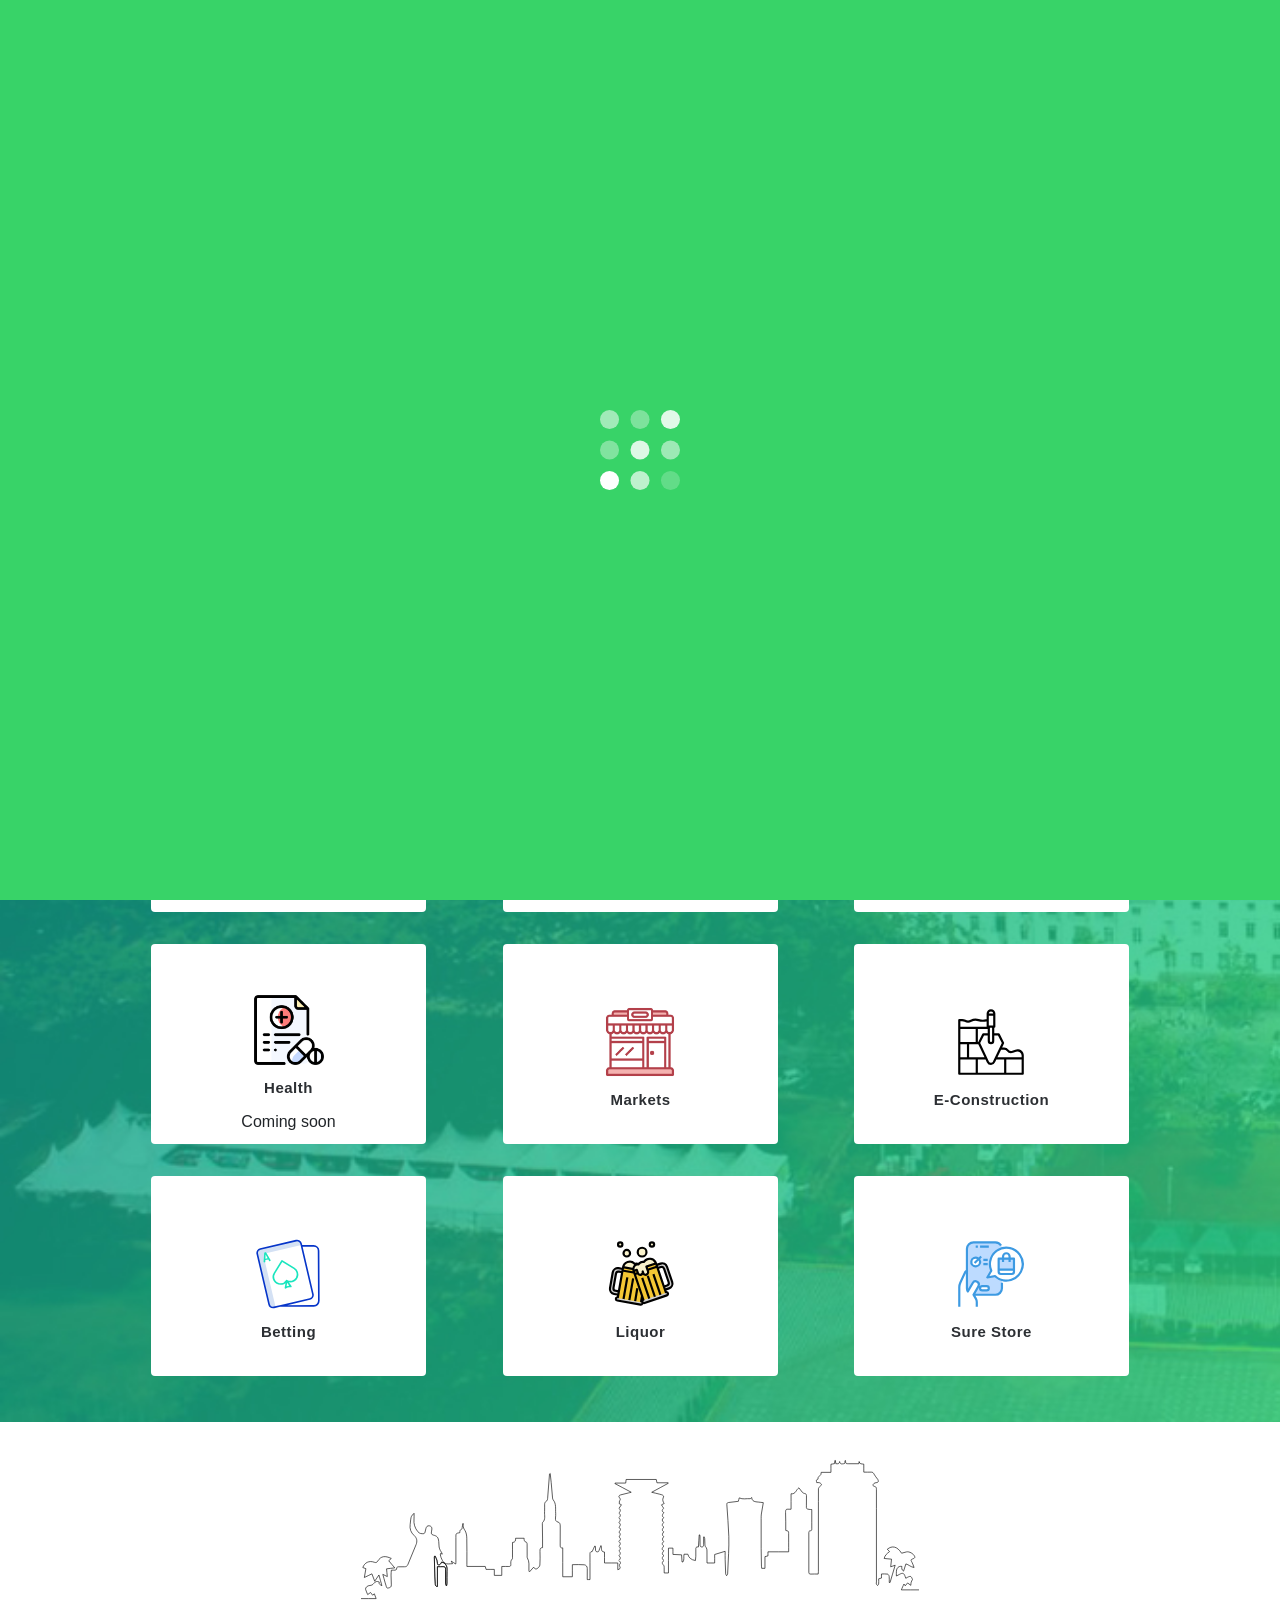
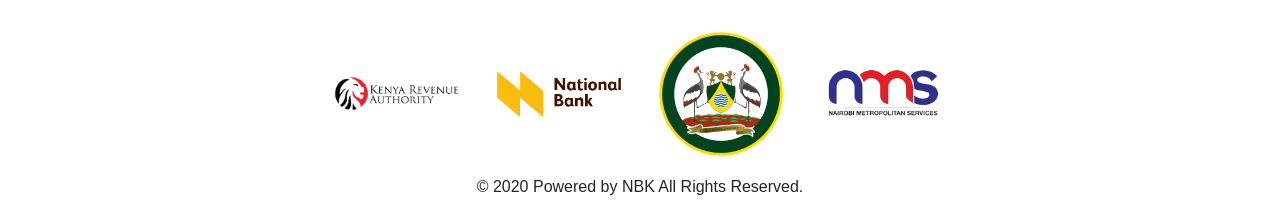
==== commit b0e89524: "additionla links" ====
--- a/index.html
+++ b/index.html
@@ -155,30 +155,30 @@
 						</a>
 					</div>
 					<div class="col-lg-3 col-md-4 col-sm-2 revenue-container animated" >
-						<a href="https://nccg.revenuesure.co.ke/houserent" >
+						<a href="http://epayments.nairobi.go.ke/house-rents" >
 							<div class="icon-container"> <img src="img/rent.svg"> </div>
 							<h3>House rents</h3>
-							<p>Coming soon ...</p>
-						</a>
-						
-						<a href="https://nccg.revenuesure.co.ke/houserent" class="txt-content">
+							<!-- <p>Coming soon ...</p> -->
+						</a>
+						
+						<a href="http://epayments.nairobi.go.ke/house-rents" class="txt-content">
 							<span class="info-container">
 								<h5>House Rents</h5>
-								Coming Soon
-							</span>
-						</a>
-					</div>
-					<div class="col-lg-3 col-md-4 col-sm-2 revenue-container animated">
-						<a href="#" >
+								Portal that provides real-time data on  monthly rental collections for county houses, compliance status and performance by sub-county
+							</span>
+						</a>
+					</div>
+					<div class="col-lg-3 col-md-4 col-sm-2 revenue-container animated">
+						<a href="http://epayments.nairobi.go.ke/land-rates" >
 							<div class="icon-container"> <img src="img/icons/black icons/landrate.png"> </div>
 							<h3>Land Rates Dashboard</h3>
-							<span>Coming soon</span>
+							<!-- <span>Coming soon</span> -->
 							<p>Pay for your business license and register your business conviniently and efficiently</p>
 						</a>
-						<a href="#" class="txt-content">
+						<a href="http://epayments.nairobi.go.ke/land-rates" class="txt-content">
 							<span class="info-container">
 								<h5>Land Rates Dashbords</h5>
-								Coming Soon
+								Portal that provides real-time data on  land rate fee collections and their compliance status.
 							</span>
 						</a>
 					</div>
@@ -227,17 +227,17 @@
 						
 					</div>
 					<div class="col-lg-3 col-md-4 col-sm-2 revenue-container animated">
-						<a href="#" >
+						<a href="https://markets.revenuesure.co.ke/login" >
 							<div class="icon-container"> <img src="img\icons\black icons\market.png"> </div>
 							<h3>Markets</h3>
-							<span>Coming soon</span>
+							<!-- <span>Coming soon</span> -->
 							<p>Pay for your business license and register your business conviniently and efficiently</p>
 						</a>
 						
-						<a href="#" class="txt-content">
+						<a href="https://markets.revenuesure.co.ke/login" class="txt-content">
 							<span class="info-container">
 								<h5>Markets</h5>
-								Coming soon ...
+								Portal that provides real-time data on revenue collections for each market and gives an overview of how they are performing
 							</span>
 						</a>
 						
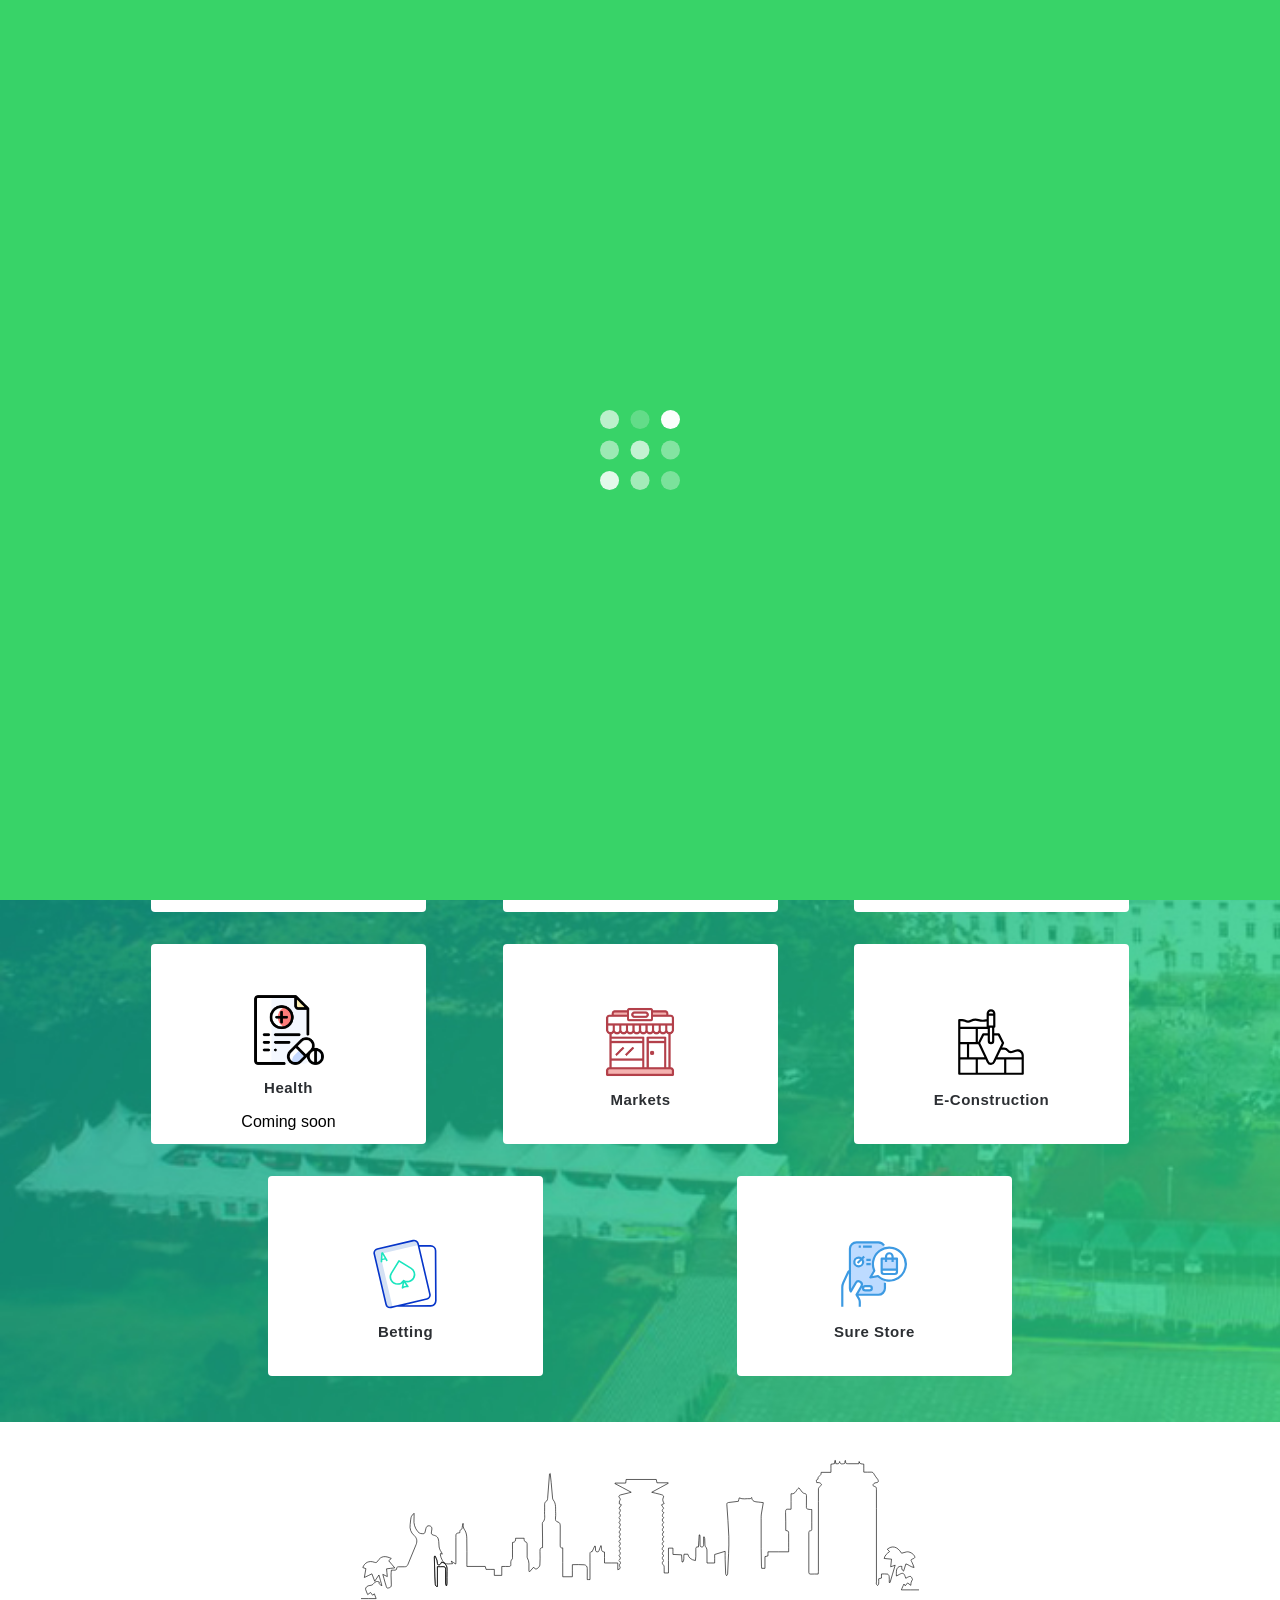
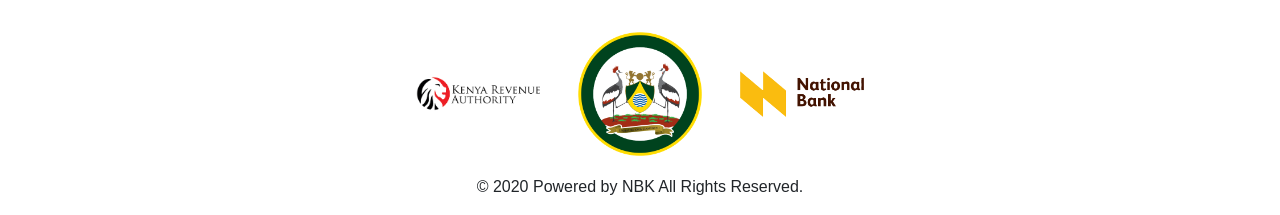
==== commit fb13b3c2: "some changes" ====
--- a/index.html
+++ b/index.html
@@ -77,7 +77,7 @@
 		</section>
 	</div>
 	<main role="main" class="display-none animated">
-		<div class="container-fluid main-container"> <img src="img/logo/main-img2.png" class="county_img animated">
+		<div class="container-fluid main-container"> <img src="img/logo/nairobi-city-county-logo.png" class="county_img animated">
 			<h2>NCCG Central Master page</h2>			
 			<div class="container">
 				<div class="row revenue-src-container">
@@ -87,7 +87,7 @@
 							<h3>Executive Dashboard</h3>
 							<p>Pay for your daily parking fee as well as seasonal parking and so much more</p>
 						</a>
-						<a href="https://www.revenuesure.co.ke/executivedashboard" class="txt-content">
+						<a href="https://www.revenuesure.co.ke/executivedashboard" target="new" class="txt-content">
 							<span class="info-container">
 								<h5>Executive Dashboard</h5>								
 								Shows a summary of revenue collection and gives comparison between current week and previous week.
@@ -115,7 +115,7 @@
 							<p>Pay for your daily parking fee as well as seasonal parking and so much more</p>
 						</a>
 						
-						<a href="https://epayments.nairobi.go.ke"  class="txt-content">
+						<a href="https://epayments.nairobi.go.ke" target="new"  class="txt-content">
 							<span class="info-container">
 								<h5>Self Service Portal</h5>
 								Interactive web portal that allows anyone to make payments via mobile money and create invoices to be paid at the bank. Contains a chat function that allows customers to seek assistance with an online agent.
@@ -125,13 +125,13 @@
 					</div>
 
 					<div class="col-lg-3 col-md-4 col-sm-2 revenue-container parking-btn animated">
-						<a href="http://revenuesure.co.ke/citydashboard/dashboard" >
+						<a href="http://revenuesure.co.ke/citydashboard/dashboard" target="new" >
 							<div class="icon-container"> <img src="img/car.svg"> </div>
 							<h3>Parking</h3>
 							<p>Pay for your daily parking fee as well as seasonal parking and so much more</p>
 						</a>
 						
-						<a href="http://revenuesure.co.ke/citydashboard/dashboard" class="txt-content">
+						<a href="http://revenuesure.co.ke/citydashboard/dashboard" target="new" class="txt-content">
 							<span class="info-container">
 								<h5>Parking</h5>
 								Portal that provides real-time data on parking per zone, enforcement and analysis of parking revenue
@@ -141,13 +141,13 @@
 						
 					</div>
 					<div class="col-lg-3 col-md-4 col-sm-2 revenue-container animated">
-						<a href="http://revenuesure.co.ke/citydashboard/dashboard" >
+						<a href="http://revenuesure.co.ke/citydashboard/dashboard" target="new" >
 							<div class="icon-container"> <img src="img/work.svg"> </div>
 							<h3>SBP</h3>
 							<p>Pay for your business license and register your business conviniently and efficiently</p>
 						</a>
 						
-						<a href="http://revenuesure.co.ke/citydashboard/dashboard"  class="txt-content">
+						<a href="http://revenuesure.co.ke/citydashboard/dashboard"  target="new"  class="txt-content">
 							<span class="info-container">
 								<h5>SBP</h5>
 								Portal that provides real-time data on business permits collections, compliance status and performance by sub-county
@@ -155,27 +155,27 @@
 						</a>
 					</div>
 					<div class="col-lg-3 col-md-4 col-sm-2 revenue-container animated" >
-						<a href="http://epayments.nairobi.go.ke/house-rents" >
+						<a href="http://epayments.nairobi.go.ke/house-rents" target="new">
 							<div class="icon-container"> <img src="img/rent.svg"> </div>
 							<h3>House rents</h3>
 							<!-- <p>Coming soon ...</p> -->
 						</a>
 						
-						<a href="http://epayments.nairobi.go.ke/house-rents" class="txt-content">
+						<a href="http://epayments.nairobi.go.ke/house-rents" target="new" class="txt-content">
 							<span class="info-container">
 								<h5>House Rents</h5>
 								Portal that provides real-time data on  monthly rental collections for county houses, compliance status and performance by sub-county
 							</span>
 						</a>
 					</div>
-					<div class="col-lg-3 col-md-4 col-sm-2 revenue-container animated">
-						<a href="http://epayments.nairobi.go.ke/land-rates" >
+					<div class="col-lg-3 col-md-4 col-sm-2 revenue-container animated" >
+						<a href="http://epayments.nairobi.go.ke/land-rates" target="new" >
 							<div class="icon-container"> <img src="img/icons/black icons/landrate.png"> </div>
 							<h3>Land Rates Dashboard</h3>
 							<!-- <span>Coming soon</span> -->
 							<p>Pay for your business license and register your business conviniently and efficiently</p>
 						</a>
-						<a href="http://epayments.nairobi.go.ke/land-rates" class="txt-content">
+						<a href="http://epayments.nairobi.go.ke/land-rates" target="new" class="txt-content">
 							<span class="info-container">
 								<h5>Land Rates Dashbords</h5>
 								Portal that provides real-time data on  land rate fee collections and their compliance status.
@@ -184,12 +184,12 @@
 					</div>
 					
 					<div class="col-lg-3 col-md-4 col-sm-2 revenue-container animated">
-						<a href="https://nccg.revenuesure.co.ke/biller" >
+						<a href="https://biller.revenuesure.co.ke/reporting/login" target="new" >
 							<div class="icon-container"> <img src="img\icons\black icons\bill.png"> </div>
 							<h3>Biller</h3>
 							<p> Customer service platform that allows billing & receipting of all 793 fees and charges of NCCG.</p>
 						</a>
-						<a href="https://nccg.revenuesure.co.ke/biller" class="txt-content">
+						<a href="https://biller.revenuesure.co.ke/reporting/login" target="new" class="txt-content">
 							<span class="info-container">
 								<h5>Biller</h5>
 								Customer service platform that allows billing & receipting of all 793 fees and charges of NCCG.
@@ -197,13 +197,13 @@
 						</a>
 					</div>
 					<div class="col-lg-3 col-md-4 col-sm-2 revenue-container animated">
-						<a href="https://fleetfix.revenuesure.co.ke/login" >
+						<a href="https://fleetfix.revenuesure.co.ke/login" target="new" >
 							<div class="icon-container"> <img src="img\icons\black icons\fleet.png"> </div>
 							<h3>Fleetfix</h3>
 							<p>Customer service platform that allows billing & receipting of all 793 fees and charges of NCCG.</p>
 						</a>
 						
-						<a href="https://fleetfix.revenuesure.co.ke/login" class="txt-content">
+						<a href="https://fleetfix.revenuesure.co.ke/login" target="new" class="txt-content">
 							<span class="info-container">
 								<h5>Fleetfix</h5>
 								Seasonal parking platform. Allows management of corporate and Matatu parking billing, receipting and issuance of parking stickers. Also provides detailed reports on performance per SACCO or corporate.
@@ -211,14 +211,14 @@
 						</a>
 					</div>
 					<div class="col-lg-3 col-md-4 col-sm-2 revenue-container animated" data-toggle="modal" data-target="#coming-soon">
-						<a  data-toggle="modal" data-target="#coming-soon">
+						<a href="http://revenuesure.co.ke/citydashboard/login"  data-toggle="modal" data-target="#coming-soon" target="new">
 							<div class="icon-container"> <img src="img\icons\black icons\health.png"> </div>
 							<h3>Health</h3>
 							<span>Coming soon</span>
 							<p>Pay for your business license and register your business conviniently and efficiently</p>
 						</a>
 						
-						<a href="#" class="txt-content">
+						<a href="http://revenuesure.co.ke/citydashboard/login" class="txt-content" target="new">
 							<span class="info-container">
 								<h5>Health</h5>
 								Coming soon ...
@@ -227,14 +227,14 @@
 						
 					</div>
 					<div class="col-lg-3 col-md-4 col-sm-2 revenue-container animated">
-						<a href="https://markets.revenuesure.co.ke/login" >
+						<a href="http://revenuesure.co.ke/citydashboard/login" target="new">
 							<div class="icon-container"> <img src="img\icons\black icons\market.png"> </div>
 							<h3>Markets</h3>
 							<!-- <span>Coming soon</span> -->
 							<p>Pay for your business license and register your business conviniently and efficiently</p>
 						</a>
 						
-						<a href="https://markets.revenuesure.co.ke/login" class="txt-content">
+						<a href="http://revenuesure.co.ke/citydashboard/login" target="new" class="txt-content">
 							<span class="info-container">
 								<h5>Markets</h5>
 								Portal that provides real-time data on revenue collections for each market and gives an overview of how they are performing
@@ -244,13 +244,13 @@
 					</div>
 
 					 <div class="col-lg-3 col-md-4 col-sm-2 revenue-container animated">
-						<a href="http://102.133.166.14:3000/" >
+						<a href="http://102.133.166.14:3000/" target="new" >
 							<div class="icon-container"> <img src="img/masonry.svg"> </div>
 							<h3>E-Construction</h3>
 							<p>Register your construction projects at ease and conviniently</p>
 						</a>
 						 
-						 <a href="#" class="txt-content">
+						 <a href="#" class="txt-content" target="new">
 							<span class="info-container">
 								<h5>E-Construction</h5>
 								Coming soon ...
@@ -260,26 +260,26 @@
 					</div>
  
 					 <div class="col-lg-3 col-md-4 col-sm-2 revenue-container animated">
-						<a href="http://184.107.39.139:3000/"  >
+						<a href="http://betting.revenuesure.co.ke/users/sign_in" target="new"  >
 							<div class="icon-container"> <img src="img/poker-chip.svg"> </div>
 							<h3>Betting</h3>
 							<p>Register your liquor store plus gain access to your receipts</p>
 						</a>
-						 <a href="http://184.107.39.139:3000/" class="txt-content">
+						 <a href="http://betting.revenuesure.co.ke/users/sign_in" target="new" class="txt-content">
 							<span class="info-container">
 								<h5>Betting</h5>
 								Portal for service delivery for betting department. Allows them to bill, receipt and issue betting licenses and permits
 							</span>
 						</a>
 					</div> 
-					 <div class="col-lg-3 col-md-4 col-sm-2 revenue-container animated">
-						<a href="http://liquor.revenuesure.co.ke/"  >
+					 <div class="col-lg-3 col-md-4 col-sm-2 revenue-container animated d-none">
+						<a href="http://liquor.revenuesure.co.ke/" target="new"  >
 							<div class="icon-container"> <img src="img/beer.svg"> </div>
 							<h3>Liquor</h3>
 							<p>Register your liquor store plus gain access to your receipts</p>
 						</a>
 						 
-						 <a href="http://liquor.revenuesure.co.ke/" class="txt-content">
+						 <a href="http://liquor.revenuesure.co.ke/" target="new" class="txt-content">
 							<span class="info-container">
 								<h5>Liquor</h5>
 								Portal for service delivery for liquor department. Allows them to bill, receipt and issue liquor licenses
@@ -287,12 +287,12 @@
 						</a>
 					</div>
 					<div class="col-lg-3 col-md-4 col-sm-2 revenue-container animated">
-						<a href="http://apps.revenuesure.co.ke/sign-in"  >
+						<a href="http://apps.revenuesure.co.ke/sign-in" target="new" >
 							<div class="icon-container"> <img src="img/app (1).svg"> </div>
 							<h3>Sure Store</h3>
 							<p>Register your liquor store plus gain access to your receipts</p>
 						</a>
-						<a href="http://apps.revenuesure.co.ke/sign-in" class="txt-content">
+						<a href="http://apps.revenuesure.co.ke/sign-in" target="new" class="txt-content">
 							<span class="info-container">
 								<h5>Sure store</h5>
 								RevenueSure appstore where you will find the customer app and the enforcement app. Customer app is free for anyone and is also available on Google Playstore, but enforcement app needs authentication.
@@ -315,6 +315,9 @@
 			<div class="stake-container">
 				<img src="img/stake-holders/kra.png">
 			</div>
+			<div class="stake-container">
+				<img src="img/stake-holders/nairobi-county.png">
+			</div>
 				
 			<div class="stake-container">
 				<img src="img/stake-holders/NBk.png">
@@ -322,15 +325,13 @@
 			
 			
 			
-			<div class="stake-container">
-				<img src="img/stake-holders/nairobi-county.png">
-			</div>
+			
 			
 			<div class="stake-container d-none">
 				<img src="img/stake-holders/nouveta.png">
 			</div>
 			
-			<div class="stake-container">
+			<div class="stake-container d-none">
 				<img src="img/stake-holders/nms.png">
 			</div>
 				
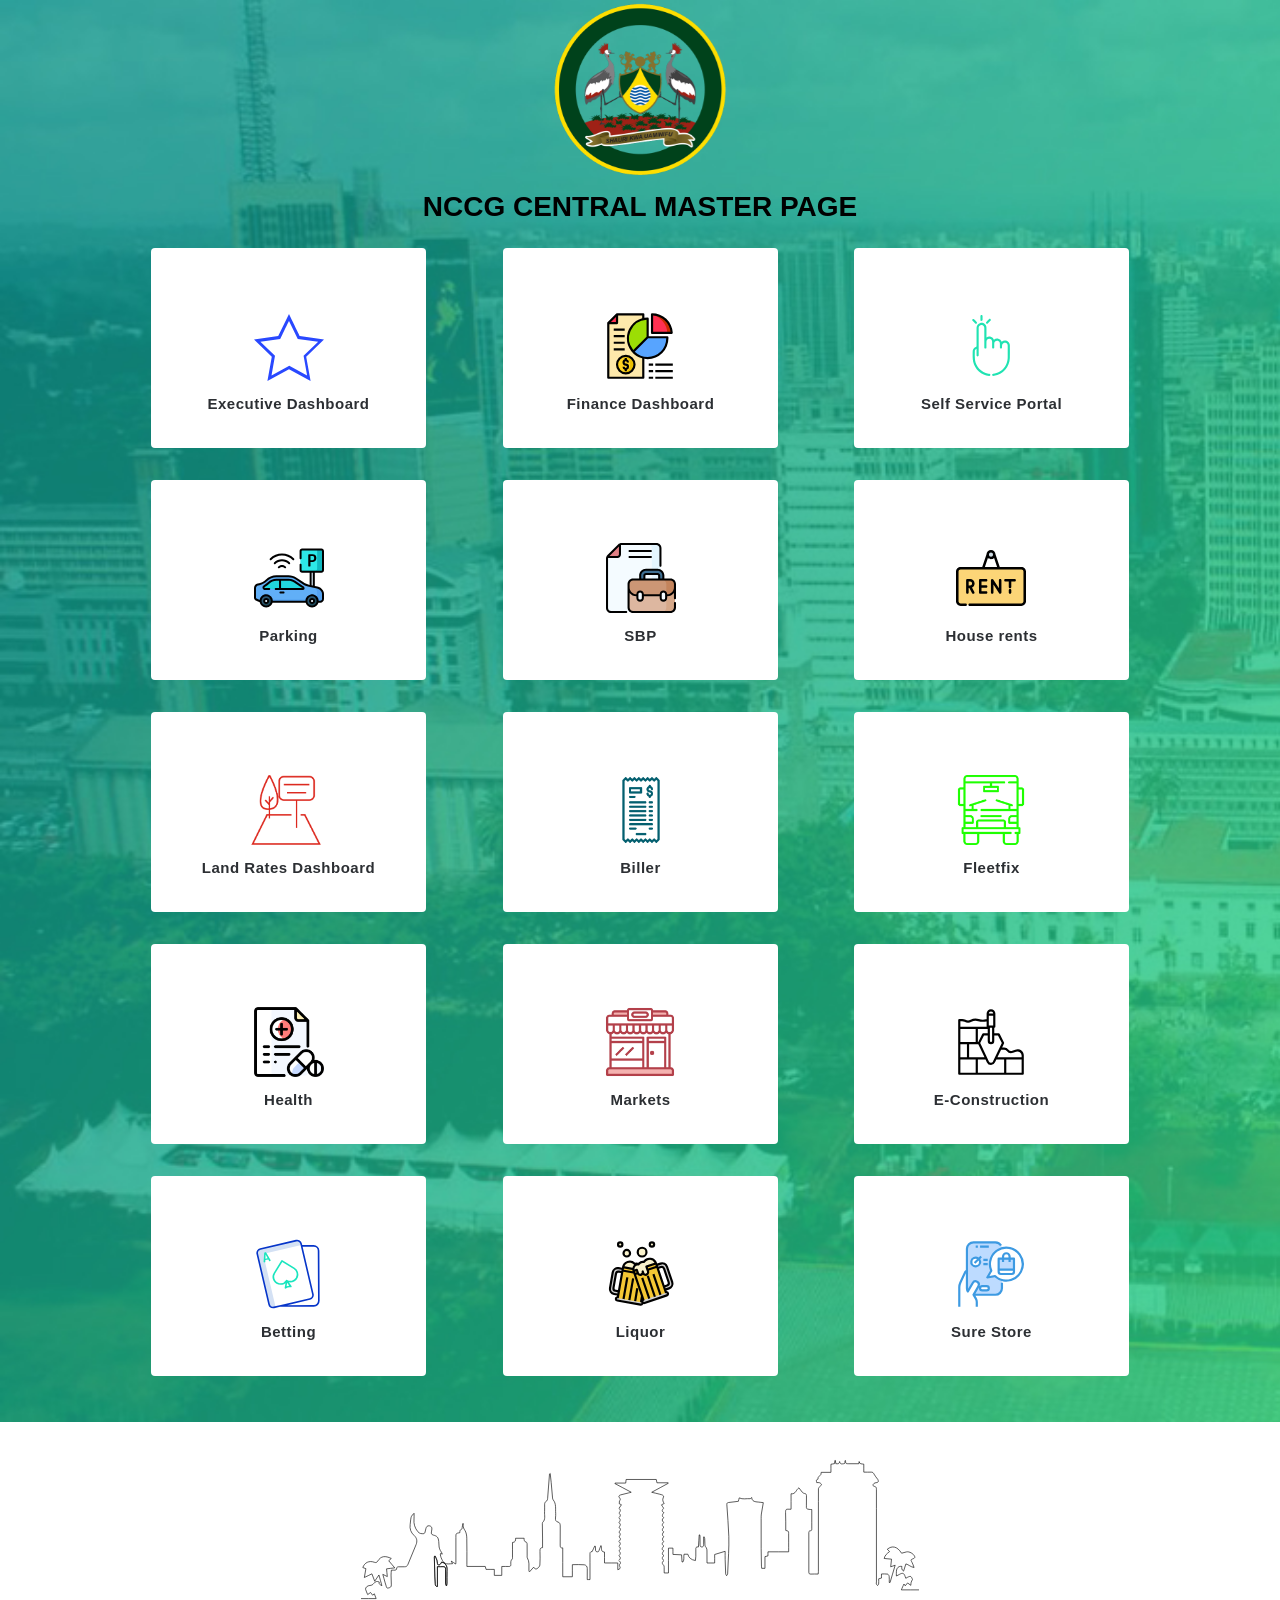
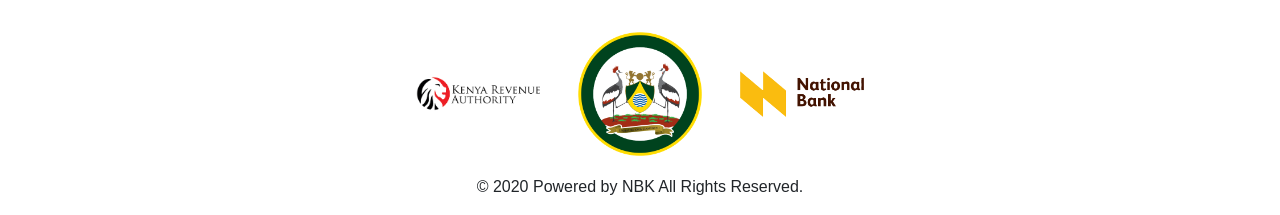
==== commit ad2a33af: "mary changes" "mary changes"" ====
--- a/index.html
+++ b/index.html
@@ -87,7 +87,7 @@
 							<h3>Executive Dashboard</h3>
 							<p>Pay for your daily parking fee as well as seasonal parking and so much more</p>
 						</a>
-						<a href="https://www.revenuesure.co.ke/executivedashboard" target="new" class="txt-content">
+						<a href="https://www.revenuesure.co.ke/executivedashboard" target="_blank" class="txt-content">
 							<span class="info-container">
 								<h5>Executive Dashboard</h5>								
 								Shows a summary of revenue collection and gives comparison between current week and previous week.
@@ -95,12 +95,12 @@
 						</a>
 					</div>
 					<div class="col-lg-3 col-md-4 col-sm-2 revenue-container parking-btn animated">
-						<a href="https://www.revenuesure.co.ke/nccfinance/Home/Index"  >
+						<a href="https://www.revenuesure.co.ke/nccfinance/Home/Index" target="_blank"  >
 							<div class="icon-container"> <img src="img/report.svg"> </div>
 							<h3>Finance Dashboard</h3>
 							<p>Pay for your daily parking fee as well as seasonal parking and so much more</p>
 						</a>
-						<a href="https://www.revenuesure.co.ke/nccfinance/Home/Index" class="txt-content">
+						<a href="https://www.revenuesure.co.ke/nccfinance/Home/Index" target="_blank" class="txt-content">
 							<span class="info-container">
 								<h5>Finance Dashboard</h5>
 								Provide analysed data on revenue collection. Contains daily revenue reports and historical data on collections
@@ -109,13 +109,13 @@
 					</div>
 
 					<div class="col-lg-3 col-md-4 col-sm-2 revenue-container parking-btn animated">
-						<a href="https://epayments.nairobi.go.ke"  >
+						<a href="https://epayments.nairobi.go.ke" target="_blank"  >
 							<div class="icon-container"> <img src="img/revenue sure icons/self_service_portal.svg"> </div>
 							<h3>Self Service Portal</h3>
 							<p>Pay for your daily parking fee as well as seasonal parking and so much more</p>
 						</a>
 						
-						<a href="https://epayments.nairobi.go.ke" target="new"  class="txt-content">
+						<a href="https://epayments.nairobi.go.ke" target="_blank"  class="txt-content">
 							<span class="info-container">
 								<h5>Self Service Portal</h5>
 								Interactive web portal that allows anyone to make payments via mobile money and create invoices to be paid at the bank. Contains a chat function that allows customers to seek assistance with an online agent.
@@ -125,13 +125,13 @@
 					</div>
 
 					<div class="col-lg-3 col-md-4 col-sm-2 revenue-container parking-btn animated">
-						<a href="http://revenuesure.co.ke/citydashboard/dashboard" target="new" >
+						<a href="https://nccg.revenuesure.co.ke/CityDashboard" target="_blank" >
 							<div class="icon-container"> <img src="img/car.svg"> </div>
 							<h3>Parking</h3>
 							<p>Pay for your daily parking fee as well as seasonal parking and so much more</p>
 						</a>
 						
-						<a href="http://revenuesure.co.ke/citydashboard/dashboard" target="new" class="txt-content">
+						<a href="https://nccg.revenuesure.co.ke/CityDashboard" target="_blank" class="txt-content">
 							<span class="info-container">
 								<h5>Parking</h5>
 								Portal that provides real-time data on parking per zone, enforcement and analysis of parking revenue
@@ -141,13 +141,13 @@
 						
 					</div>
 					<div class="col-lg-3 col-md-4 col-sm-2 revenue-container animated">
-						<a href="http://revenuesure.co.ke/citydashboard/dashboard" target="new" >
+						<a href="https://nccg.revenuesure.co.ke/CityDashboard" target="_blank" >
 							<div class="icon-container"> <img src="img/work.svg"> </div>
 							<h3>SBP</h3>
 							<p>Pay for your business license and register your business conviniently and efficiently</p>
 						</a>
 						
-						<a href="http://revenuesure.co.ke/citydashboard/dashboard"  target="new"  class="txt-content">
+						<a href="https://nccg.revenuesure.co.ke/CityDashboard"  target="_blank"  class="txt-content">
 							<span class="info-container">
 								<h5>SBP</h5>
 								Portal that provides real-time data on business permits collections, compliance status and performance by sub-county
@@ -155,41 +155,43 @@
 						</a>
 					</div>
 					<div class="col-lg-3 col-md-4 col-sm-2 revenue-container animated" >
-						<a href="http://epayments.nairobi.go.ke/house-rents" target="new">
+						<a >
 							<div class="icon-container"> <img src="img/rent.svg"> </div>
 							<h3>House rents</h3>
 							<!-- <p>Coming soon ...</p> -->
 						</a>
 						
-						<a href="http://epayments.nairobi.go.ke/house-rents" target="new" class="txt-content">
+						<a  class="txt-content">
 							<span class="info-container">
 								<h5>House Rents</h5>
+							
 								Portal that provides real-time data on  monthly rental collections for county houses, compliance status and performance by sub-county
 							</span>
 						</a>
 					</div>
 					<div class="col-lg-3 col-md-4 col-sm-2 revenue-container animated" >
-						<a href="http://epayments.nairobi.go.ke/land-rates" target="new" >
+						<a  >
 							<div class="icon-container"> <img src="img/icons/black icons/landrate.png"> </div>
 							<h3>Land Rates Dashboard</h3>
 							<!-- <span>Coming soon</span> -->
 							<p>Pay for your business license and register your business conviniently and efficiently</p>
 						</a>
-						<a href="http://epayments.nairobi.go.ke/land-rates" target="new" class="txt-content">
-							<span class="info-container">
-								<h5>Land Rates Dashbords</h5>
+						<a class="txt-content">
+							<span class="info-container">
+								<h5>Land Rates Dashboard.</h5>
 								Portal that provides real-time data on  land rate fee collections and their compliance status.
+								<p class="d-none">Portal that provides real-time data on  land rate fee collections and their compliance status.</p>
 							</span>
 						</a>
 					</div>
 					
 					<div class="col-lg-3 col-md-4 col-sm-2 revenue-container animated">
-						<a href="https://biller.revenuesure.co.ke/reporting/login" target="new" >
+						<a href="https://nccg.revenuesure.co.ke/billers/login" target="_blank" >
 							<div class="icon-container"> <img src="img\icons\black icons\bill.png"> </div>
 							<h3>Biller</h3>
 							<p> Customer service platform that allows billing & receipting of all 793 fees and charges of NCCG.</p>
 						</a>
-						<a href="https://biller.revenuesure.co.ke/reporting/login" target="new" class="txt-content">
+						<a href="https://nccg.revenuesure.co.ke/billers/login" target="_blank" class="txt-content">
 							<span class="info-container">
 								<h5>Biller</h5>
 								Customer service platform that allows billing & receipting of all 793 fees and charges of NCCG.
@@ -197,13 +199,13 @@
 						</a>
 					</div>
 					<div class="col-lg-3 col-md-4 col-sm-2 revenue-container animated">
-						<a href="https://fleetfix.revenuesure.co.ke/login" target="new" >
+						<a href="https://nccg.revenuesure.co.ke/fleetfix/login" target="_blank" >
 							<div class="icon-container"> <img src="img\icons\black icons\fleet.png"> </div>
 							<h3>Fleetfix</h3>
 							<p>Customer service platform that allows billing & receipting of all 793 fees and charges of NCCG.</p>
 						</a>
 						
-						<a href="https://fleetfix.revenuesure.co.ke/login" target="new" class="txt-content">
+						<a href="https://nccg.revenuesure.co.ke/fleetfix/login" target="_blank" class="txt-content">
 							<span class="info-container">
 								<h5>Fleetfix</h5>
 								Seasonal parking platform. Allows management of corporate and Matatu parking billing, receipting and issuance of parking stickers. Also provides detailed reports on performance per SACCO or corporate.
@@ -211,30 +213,30 @@
 						</a>
 					</div>
 					<div class="col-lg-3 col-md-4 col-sm-2 revenue-container animated" data-toggle="modal" data-target="#coming-soon">
-						<a href="http://revenuesure.co.ke/citydashboard/login"  data-toggle="modal" data-target="#coming-soon" target="new">
+						<a href="https://nccg.revenuesure.co.ke/CityDashboard"  data-toggle="modal" data-target="#coming-soon" target="_blank">
 							<div class="icon-container"> <img src="img\icons\black icons\health.png"> </div>
 							<h3>Health</h3>
-							<span>Coming soon</span>
+							
 							<p>Pay for your business license and register your business conviniently and efficiently</p>
 						</a>
 						
-						<a href="http://revenuesure.co.ke/citydashboard/login" class="txt-content" target="new">
+						<a href="https://nccg.revenuesure.co.ke/CityDashboard" class="txt-content" target="_blank">
 							<span class="info-container">
 								<h5>Health</h5>
-								Coming soon ...
-							</span>
-						</a>
-						
-					</div>
-					<div class="col-lg-3 col-md-4 col-sm-2 revenue-container animated">
-						<a href="http://revenuesure.co.ke/citydashboard/login" target="new">
+								Portal that provides real-time data on revenue collections for food handler certificates and gives an overview of how they are performing.
+							</span>
+						</a>
+						
+					</div>
+					<div class="col-lg-3 col-md-4 col-sm-2 revenue-container animated">
+						<a href="http://revenuesure.co.ke/citydashboard/login" target="_blank">
 							<div class="icon-container"> <img src="img\icons\black icons\market.png"> </div>
 							<h3>Markets</h3>
 							<!-- <span>Coming soon</span> -->
 							<p>Pay for your business license and register your business conviniently and efficiently</p>
 						</a>
 						
-						<a href="http://revenuesure.co.ke/citydashboard/login" target="new" class="txt-content">
+						<a href="http://revenuesure.co.ke/citydashboard/login" target="_blank" class="txt-content">
 							<span class="info-container">
 								<h5>Markets</h5>
 								Portal that provides real-time data on revenue collections for each market and gives an overview of how they are performing
@@ -244,13 +246,13 @@
 					</div>
 
 					 <div class="col-lg-3 col-md-4 col-sm-2 revenue-container animated">
-						<a href="http://102.133.166.14:3000/" target="new" >
+						<a  target="_blank" >
 							<div class="icon-container"> <img src="img/masonry.svg"> </div>
 							<h3>E-Construction</h3>
 							<p>Register your construction projects at ease and conviniently</p>
 						</a>
 						 
-						 <a href="#" class="txt-content" target="new">
+						 <a  class="txt-content" target="_blank">
 							<span class="info-container">
 								<h5>E-Construction</h5>
 								Coming soon ...
@@ -260,26 +262,26 @@
 					</div>
  
 					 <div class="col-lg-3 col-md-4 col-sm-2 revenue-container animated">
-						<a href="http://betting.revenuesure.co.ke/users/sign_in" target="new"  >
+						<a href="http://betting.revenuesure.co.ke/users/sign_in" target="_blank"  >
 							<div class="icon-container"> <img src="img/poker-chip.svg"> </div>
 							<h3>Betting</h3>
 							<p>Register your liquor store plus gain access to your receipts</p>
 						</a>
-						 <a href="http://betting.revenuesure.co.ke/users/sign_in" target="new" class="txt-content">
+						 <a href="http://betting.revenuesure.co.ke/users/sign_in" target="_blank" class="txt-content">
 							<span class="info-container">
 								<h5>Betting</h5>
 								Portal for service delivery for betting department. Allows them to bill, receipt and issue betting licenses and permits
 							</span>
 						</a>
 					</div> 
-					 <div class="col-lg-3 col-md-4 col-sm-2 revenue-container animated d-none">
-						<a href="http://liquor.revenuesure.co.ke/" target="new"  >
+					 <div class="col-lg-3 col-md-4 col-sm-2 revenue-container animated">
+						<a href="http://liquor.revenuesure.co.ke/" target="_blank"  >
 							<div class="icon-container"> <img src="img/beer.svg"> </div>
 							<h3>Liquor</h3>
 							<p>Register your liquor store plus gain access to your receipts</p>
 						</a>
 						 
-						 <a href="http://liquor.revenuesure.co.ke/" target="new" class="txt-content">
+						 <a href="http://liquor.revenuesure.co.ke/" target="_blank" class="txt-content">
 							<span class="info-container">
 								<h5>Liquor</h5>
 								Portal for service delivery for liquor department. Allows them to bill, receipt and issue liquor licenses
@@ -287,12 +289,12 @@
 						</a>
 					</div>
 					<div class="col-lg-3 col-md-4 col-sm-2 revenue-container animated">
-						<a href="http://apps.revenuesure.co.ke/sign-in" target="new" >
+						<a href="https://apps.revenuesure.co.ke/" target="_blank" >
 							<div class="icon-container"> <img src="img/app (1).svg"> </div>
 							<h3>Sure Store</h3>
 							<p>Register your liquor store plus gain access to your receipts</p>
 						</a>
-						<a href="http://apps.revenuesure.co.ke/sign-in" target="new" class="txt-content">
+						<a href="https://apps.revenuesure.co.ke/" target="_blank" class="txt-content">
 							<span class="info-container">
 								<h5>Sure store</h5>
 								RevenueSure appstore where you will find the customer app and the enforcement app. Customer app is free for anyone and is also available on Google Playstore, but enforcement app needs authentication.
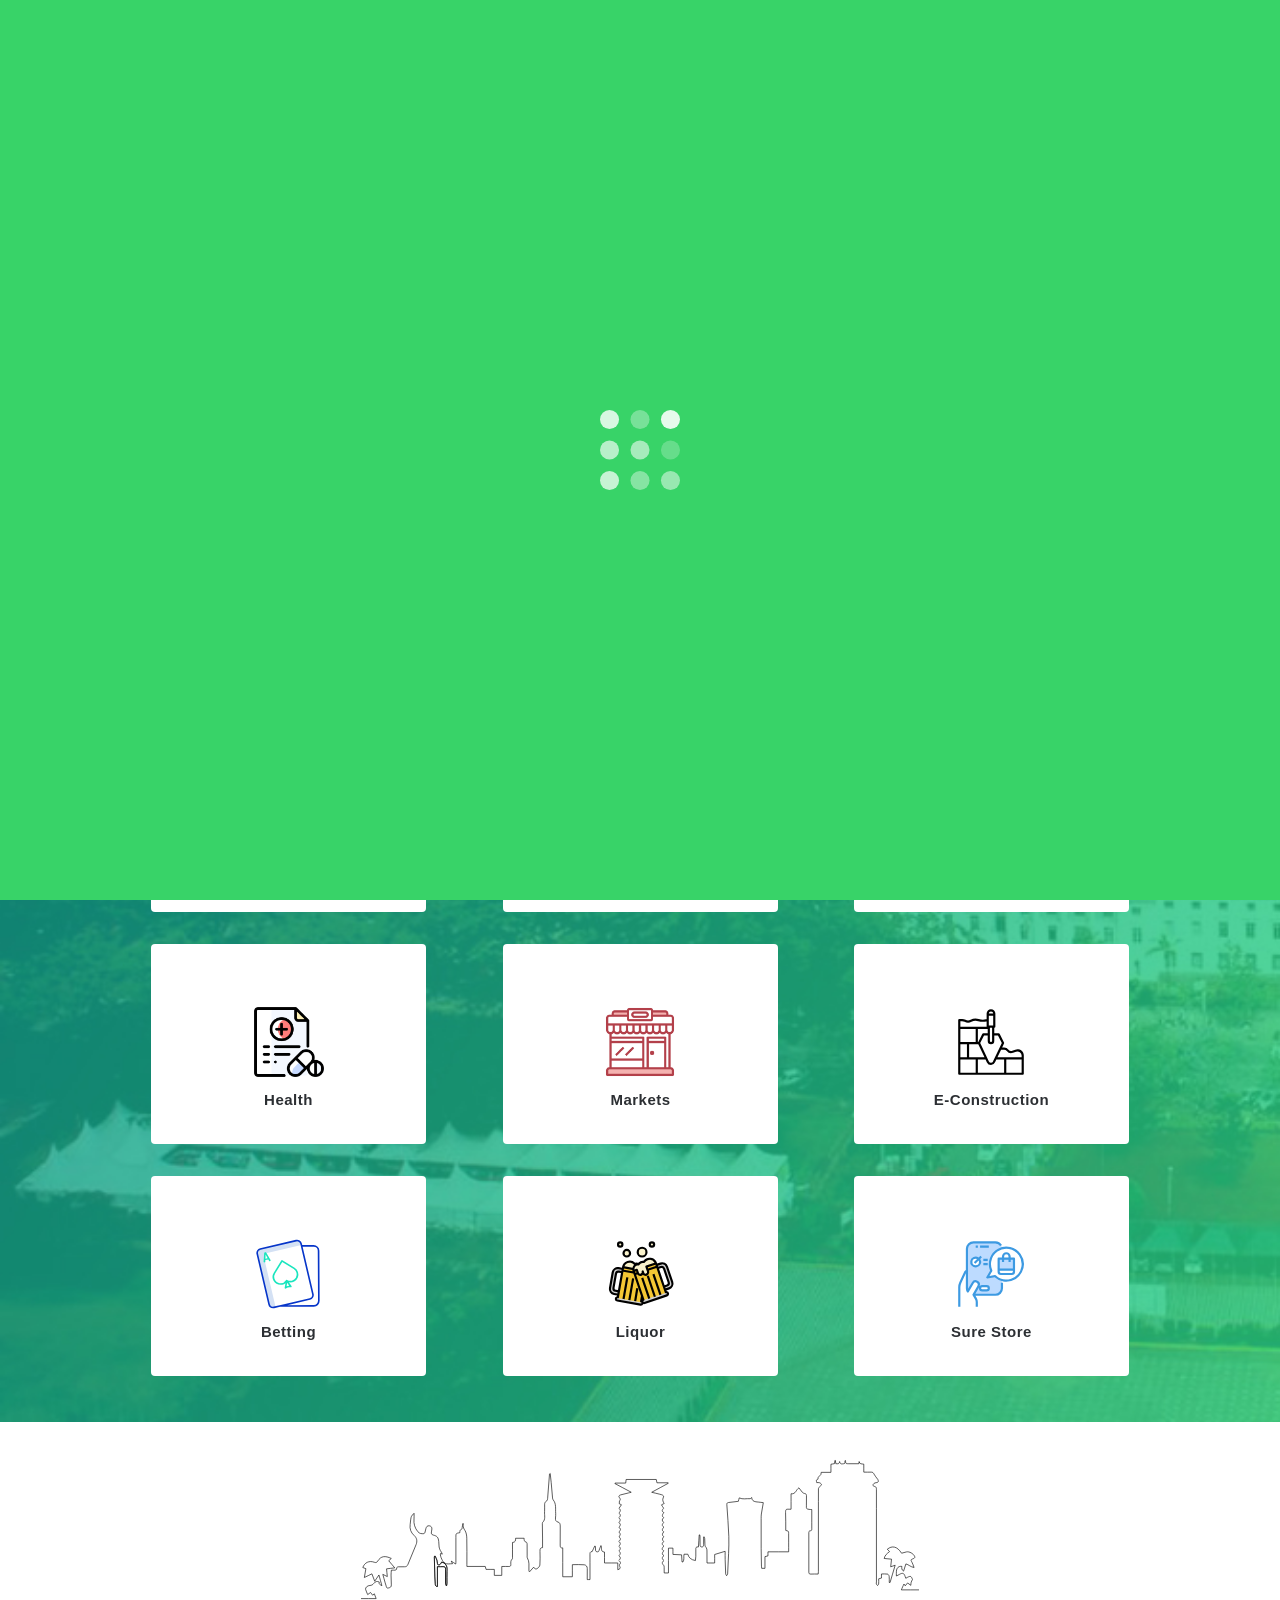
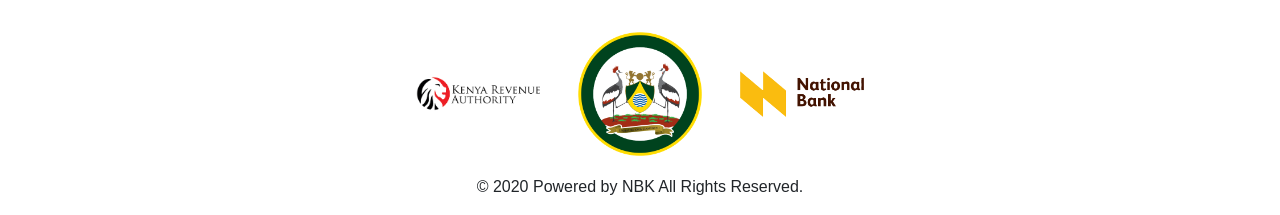
==== commit 6587a2da: "markets" ====
--- a/index.html
+++ b/index.html
@@ -229,14 +229,14 @@
 						
 					</div>
 					<div class="col-lg-3 col-md-4 col-sm-2 revenue-container animated">
-						<a href="http://revenuesure.co.ke/citydashboard/login" target="_blank">
+						<a href="https://nccg.revenuesure.co.ke/CityDashboard/login" target="_blank">
 							<div class="icon-container"> <img src="img\icons\black icons\market.png"> </div>
 							<h3>Markets</h3>
 							<!-- <span>Coming soon</span> -->
 							<p>Pay for your business license and register your business conviniently and efficiently</p>
 						</a>
 						
-						<a href="http://revenuesure.co.ke/citydashboard/login" target="_blank" class="txt-content">
+						<a href="https://nccg.revenuesure.co.ke/CityDashboard/login" target="_blank" class="txt-content">
 							<span class="info-container">
 								<h5>Markets</h5>
 								Portal that provides real-time data on revenue collections for each market and gives an overview of how they are performing
